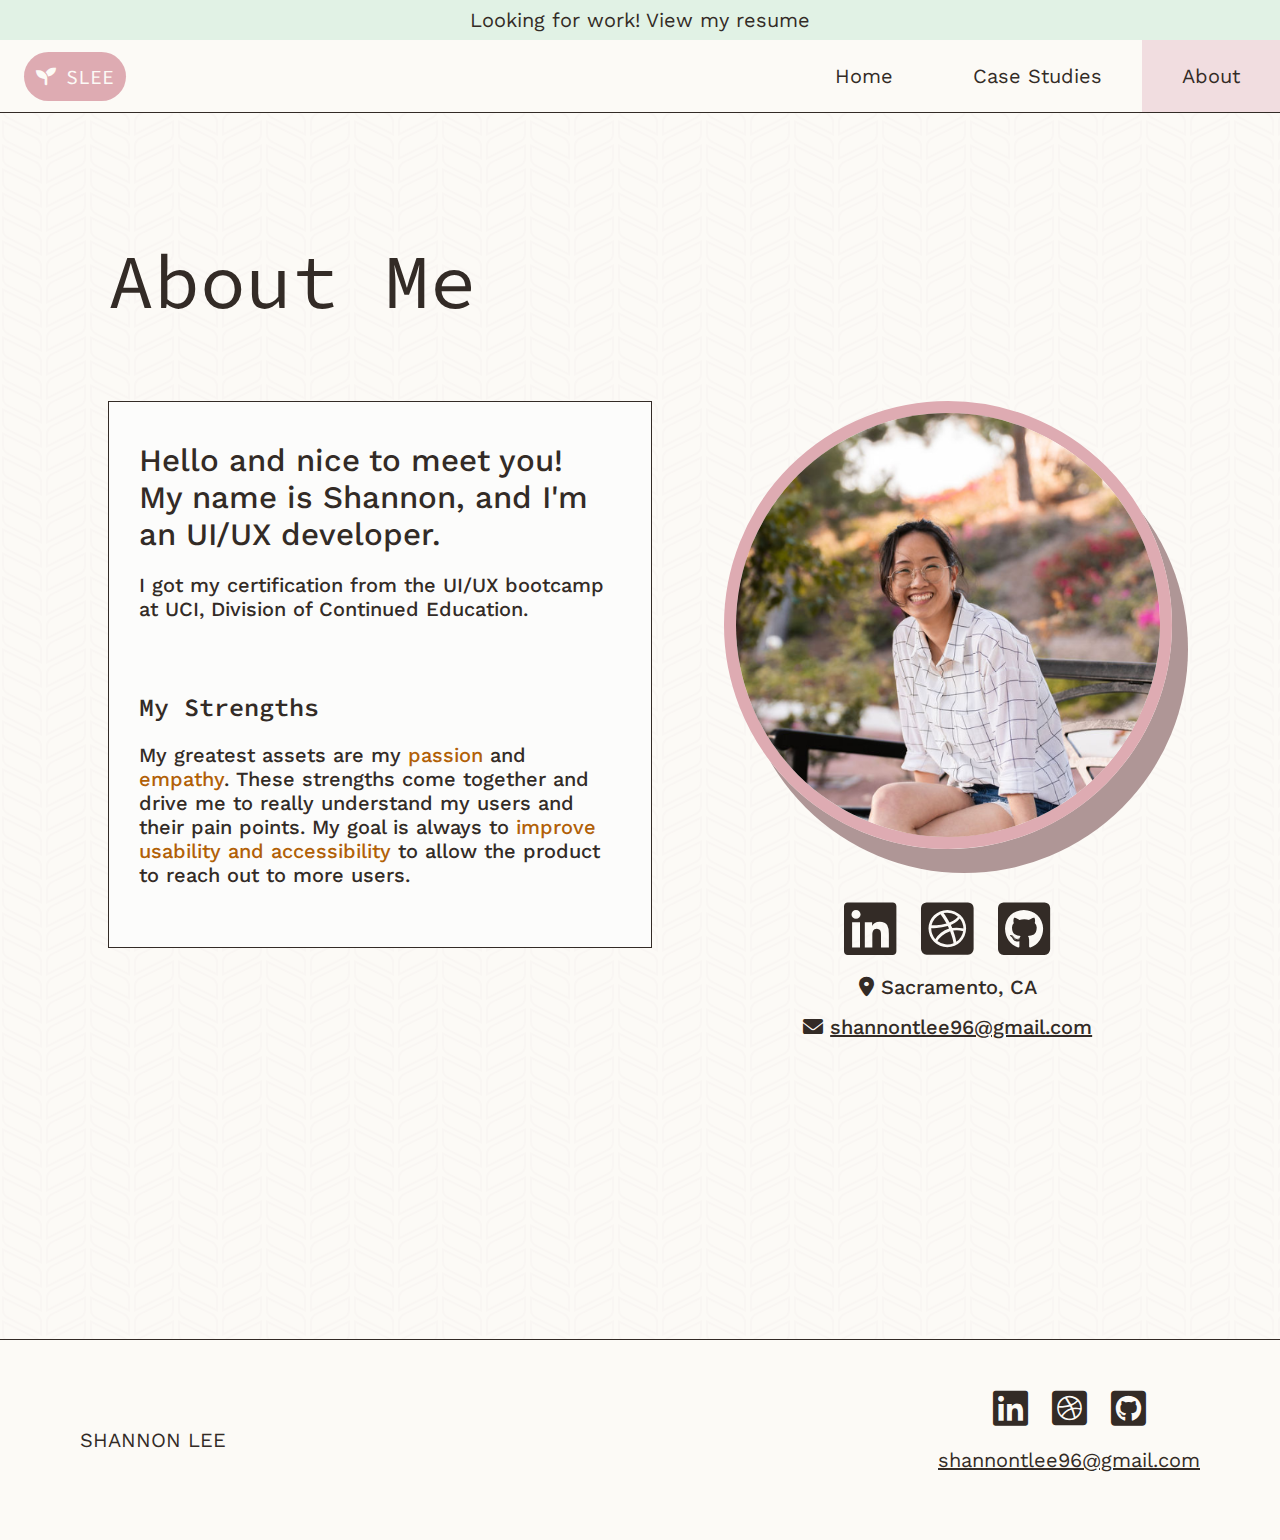
==== about.html @ 07a57e97 "home: background + responsive" ====
<!DOCTYPE html>
<html lang="en">
  <head>
    <meta charset="UTF-8" />
    <meta http-equiv="X-UA-Compatible" content="IE=edge" />
    <meta name="viewport" content="width=device-width, initial-scale=1.0" />
    <title>Shannon Lee | UI/UX Developer</title>
    <link rel="preconnect" href="https://fonts.googleapis.com" />
    <link rel="preconnect" href="https://fonts.gstatic.com" crossorigin />
    <link
      href="https://fonts.googleapis.com/css2?family=Source+Code+Pro:wght@300;400&display=swap"
      rel="stylesheet"
    />
    <link
      href="https://fonts.googleapis.com/css2?family=Work+Sans:wght@400;500;600;700&display=swap"
      rel="stylesheet"
    />
    <link
      href="https://cdnjs.cloudflare.com/ajax/libs/font-awesome/6.0.0/css/all.min.css"
      rel="stylesheet"
    />
    <link href="https://cdnjs.cloudflare.com/ajax/libs/font-awesome/6.0.0/css/all.min.css" rel="stylesheet">
    <link href="style/main.css" rel="stylesheet" />
    <script src="jquery-3.6.0.dev.js"></script>
    <script src="jquery.js"></script>
  </head>

  <body>
    <div class="banner">Looking for work! <a href="">View my resume</a></div>
    <header class="primary-navigation">
      <div class="row justify-space-between">
        <a href="./index.html" class="logo"><span aria-hidden="true" class="fa-solid fa-seedling"></span>&ensp;SLEE</a>
        <a
          href="#menu"
          class="align-self-center menu-toggle"
          id="menu-toggle"
          aria-label="Open the menu"
        >
          <span aria-hidden="true" class="fa-solid fa-bars fa-2x"> </span>
        </a>
      </div>
      <nav id="primary-nav-list" class="primary-nav-list">
        <ul>
          <li><a href="./index.html"> Home</a></li>
          <li><a href=""> Case Studies</a></li>
          <li class="active"><a href="./about.html"> About</a></li>
        </ul>
      </nav>
    </header>
    <div class="container">
      <article class="content g-75">
        <section class="header-info pt-120">
          <h1>About Me</h1>
        </section>
        <div class="g-75 pt-75 about">
          <section class="about-left column g-50 align-self-start">
            <div>
              <h2>
                Hello and nice to meet you!
                <br>My name is Shannon, and I'm an UI/UX developer.
              </h2>
              <p>
                I got my certification from the UI/UX bootcamp at UCI, Division of Continued
                Education.
              </p>
            </div>
            <div>
              <h2 class="sub-h2">My Strengths</h2>
              <p>
                My greatest assets are my
                <span class="accent-text">passion</span> and
                <span class="accent-text">empathy</span>. These strengths
                come together and drive me to really understand my users and
                their pain points. My goal is always to
                <span class="accent-text">
                improve usability and accessibility</span>
                to allow the product to reach out to more users.
              </p>
            </div>
          </section>
          <section class="column g-50">
            <img src="assets/me.png" alt="A photo of me, Shannon Lee" class="about-img lg-shadow-hard">
            <div class="column align-items-center g-16">
              <div class="row g-25">
                <a href=""><span aria-hidden="true" class="fa-brands fa-linkedin fa-3x"></span></a>
                <a href=""><span aria-hidden="true" class="fa-brands fa-dribbble-square fa-3x"></span></a>
                <a href=""><span aria-hidden="true" class="fa-brands fa-github-square fa-3x"></span></a>
              </div>
              <p class="m-0"><span aria-hidden="true" class="fa-solid fa-location-dot"></span> Sacramento, CA</p>
              <a href=""><p class="m-0"><span aria-hidden="true" class="fa-solid fa-envelope"></span> <u>shannontlee96@gmail.com</u></p></a>
            </div>
          </section>
        </div>
        <section class="pt-120">
        </section>
      </article>
    </div>
    <footer class="mt-180">
      <div class="">SHANNON LEE</div>
      <div class="column align-items-center">
        <div class="row g-25">
          <a href="">
            <span aria-hidden="true" class="fa-brands fa-linkedin fa-2x">
            </span>
          </a>
          <a href="">
            <span
              aria-hidden="true"
              class="fa-brands fa-dribbble-square fa-2x">
            </span>
          </a>
          <a href="">
            <span
              aria-hidden="true"
              class="fa-brands fa-github-square fa-2x">
            </span>
          </a>
        </div>
        <p><u>shannontlee96@gmail.com</u></p>
      </div>
    </footer>
  </body>
</html>
---- style/main.css ----
.pt-150 {
  padding-top: 9.3rem;
}

.pt-120 {
  padding-top: 7.5rem;
}

.pt-75 {
  padding-top: 4.5rem;
}

.g-150 {
  gap: 9.3rem;
}

.p-50 {
  padding: 3rem;
}

.g-75 {
  gap: 4.5rem;
}

.g-50 {
  gap: 3.125rem;
}

.g-25 {
  gap: 1.5rem;
}

.g-16 {
  gap: 1rem;
}

.m-0 {
  margin: 0;
}

.mt-150 {
  margin-top: 9.3rem;
}

.mt-180 {
  margin-top: 11.25rem;
}

.row {
  display: flex;
  flex-direction: row;
}

.column {
  display: flex;
  flex-direction: column;
}

.justify-space-between {
  justify-content: space-between;
}

.align-items-center {
  align-items: center;
}

.align-self-start {
  align-self: flex-start;
}

.align-self-center {
  align-self: center;
}

.background {
  position: fixed;
  top: 50%;
  left: 50%;
  min-width: 100%;
  min-height: 100%;
  width: auto;
  height: auto;
  z-index: -100;
  transform: translateX(-50%) translateY(-50%);
  background-size: cover;
  transition: 1s opacity;
  display: grid;
  grid-template-columns: 1fr 1fr;
  grid-template-rows: 1fr 1fr 1fr 1fr;
}
.background .blob {
  min-width: 100vw;
  position: absolute;
}
.background .line {
  position: absolute;
  min-width: 100vw;
  min-height: 100vh;
  z-index: 0;
}

.background-line {
  position: absolute;
  min-width: 100vw;
  top: 0;
  left: 0;
  z-index: -90;
  background-image: url("/assets/home-sm.svg");
  background-size: 100%;
}

.blob1 {
  grid-column-start: 2;
  grid-row-start: 1;
  z-index: -1;
}

.blob2 {
  grid-column-start: 1;
  grid-row-start: 2;
  z-index: -2;
}

.blob3 {
  grid-column-start: 2;
  grid-row-start: 3;
  z-index: -3;
}

.blob4 {
  grid-column-start: 1;
  grid-row-start: 4;
  z-index: -4;
}

.card-small {
  background-color: #FCFCFB;
  position: relative;
  display: flex;
  flex-direction: column;
  align-items: top;
  gap: 1rem;
  padding-bottom: 1rem;
  box-shadow: rgba(0, 0, 0, 0.12) 0px 1px 3px, rgba(0, 0, 0, 0.24) 0px 1px 2px;
}
.card-small img {
  width: 100%;
  height: 10rem;
  -o-object-fit: cover;
     object-fit: cover;
}
.card-small a {
  color: #B16007;
}
.card-small .cta-link {
  align-self: end;
  padding-right: 1rem;
}
.card-small .card-small-contents {
  padding: 1rem 2rem;
}

.logo {
  background-color: #DEABB2;
  border-radius: 2rem;
  padding: 0.6em;
  font-family: "Source Code Pro";
  text-decoration: none;
  color: #FCFAF6;
}

.banner {
  background-color: #E1F2E5;
  color: #332B26;
  padding: 0.5rem;
  text-align: center;
}

html {
  box-sizing: border-box;
  background-color: #FCFAF6;
  background-image: url("data:image/svg+xml,%3Csvg xmlns='http://www.w3.org/2000/svg' width='88' height='24' viewBox='0 0 88 24'%3E%3Cg fill-rule='evenodd'%3E%3Cg id='autumn' fill='%23f4efee' fill-opacity='0.4'%3E%3Cpath d='M10 0l30 15 2 1V2.18A10 10 0 0 0 41.76 0H39.7a8 8 0 0 1 .3 2.18v10.58L14.47 0H10zm31.76 24a10 10 0 0 0-5.29-6.76L4 1 2 0v13.82a10 10 0 0 0 5.53 8.94L10 24h4.47l-6.05-3.02A8 8 0 0 1 4 13.82V3.24l31.58 15.78A8 8 0 0 1 39.7 24h2.06zM78 24l2.47-1.24A10 10 0 0 0 86 13.82V0l-2 1-32.47 16.24A10 10 0 0 0 46.24 24h2.06a8 8 0 0 1 4.12-4.98L84 3.24v10.58a8 8 0 0 1-4.42 7.16L73.53 24H78zm0-24L48 15l-2 1V2.18A10 10 0 0 1 46.24 0h2.06a8 8 0 0 0-.3 2.18v10.58L73.53 0H78z'/%3E%3C/g%3E%3C/g%3E%3C/svg%3E");
}

*,
*::before,
*::after {
  box-sizing: inherit;
}

body {
  font-size: 1.25rem;
  margin: 0;
  font-family: "Work Sans";
  color: #332B26;
  gap: 9rem;
}

.container {
  display: grid;
  grid-template-columns: repeat(12, 1fr);
  grid-template-rows: auto;
  -moz-column-gap: 1.25rem;
       column-gap: 1.25rem;
}
.container .content {
  grid-column: 2/12;
}

a {
  color: #332B26;
  text-decoration: none;
}

section {
  align-self: center;
}

header {
  font-size: 1.25rem;
  border-bottom: 1px solid #332B26;
  display: flex;
  flex-direction: row;
  justify-content: space-between;
}
header a {
  align-self: flex-end;
}
header h1 {
  font-size: 1.953125rem;
}

.lg-shadow-hard {
  box-shadow: 16px 24px 0px #AF9696;
}

.primary-navigation {
  background-color: #FCFAF6;
  flex-direction: column;
}
.primary-navigation .logo {
  margin: 0 1.5rem;
  align-self: center;
}
.primary-navigation .menu-toggle {
  padding: 1rem 2.5rem;
}
.primary-navigation .primary-nav-list {
  display: none;
}
.primary-navigation nav {
  border-top: 1px solid #332B26;
}
.primary-navigation nav ul {
  list-style: none;
  margin: 0;
  padding: 0;
  display: flex;
  flex-direction: column;
  align-items: center;
}
.primary-navigation nav ul li {
  width: 100%;
}
.primary-navigation nav ul li:hover {
  background-color: #f4efee;
}
.primary-navigation nav ul li a {
  display: block;
  width: 100%;
  padding: 1.5rem 2.5rem;
}
.primary-navigation nav .active {
  background-color: #F1DDE0;
}
.primary-navigation nav .active:hover {
  background-color: #F1DDE0;
}

.header-info {
  font-family: "Source Code Pro";
  display: flex;
  flex-direction: column;
}
.header-info h1 {
  font-size: 4.768371582rem;
  font-weight: 400;
}
.header-info h2 {
  font-size: 1.5625rem;
  font-weight: 400;
}
.header-info p {
  font-size: 1.25rem;
}

.case-studies, .contact {
  display: flex;
  flex-direction: column;
  gap: 1.5rem;
}

.about {
  display: flex;
  flex-direction: column;
  justify-content: flex-start;
  align-items: center;
  font-weight: 500;
}

.about-left {
  background-color: #FCFCFB;
  border: 1px solid #332B26;
  padding: 2.5rem 1.875rem;
}
.about-left h2 {
  font-size: 1.953125rem;
  margin: 0;
  font-weight: 500;
}
.about-left .sub-h2 {
  font-size: 1.5625rem;
  font-family: "Source Code Pro";
  font-weighT: 600;
}

.about-img {
  border: 0.75rem solid #DEABB2;
  border-radius: 75vw;
  max-width: 75vw;
  height: auto;
  -o-object-fit: cover;
     object-fit: cover;
  aspect-ratio: 1/1;
}

footer {
  border-top: 1px solid #332B26;
  display: flex;
  flex-direction: column;
  justify-content: space-between;
  align-items: center;
  gap: 3rem;
  background-color: #FCFAF6;
  padding: 3rem 5rem;
}

.accent-underline {
  border-bottom: 0.4rem solid #F9CA83;
}

.accent-text {
  color: #B16007;
}

.hide {
  display: none !important;
}

h1 {
  margin: 0;
}

@media screen and (min-width: 768px) {
  .primary-navigation {
    flex-direction: row;
  }
  .primary-navigation .menu-toggle {
    display: none;
  }
  .primary-navigation .primary-nav-list {
    display: block !important;
  }
  .primary-navigation nav {
    border: none;
  }
  .primary-navigation nav ul {
    flex-direction: row;
  }
  .primary-navigation nav ul li {
    width: auto;
  }

  footer {
    flex-direction: row;
  }

  .background-line {
    background-image: url("/assets/home-md.svg");
  }
}
@media screen and (min-width: 992px) {
  .card-small {
    flex-direction: row;
    gap: 3rem;
    padding: 2rem 2rem;
  }
  .card-small img {
    box-shadow: rgba(0, 0, 0, 0.25) 2px 4px 4px;
    width: 10rem;
    height: 10rem;
    border-radius: 10rem;
  }
  .card-small .cta-link {
    position: absolute;
    bottom: 1rem;
    right: 1rem;
  }
  .card-small .card-small-contents {
    padding: 0;
  }
}
@media screen and (min-width: 1050px) {
  .background-line {
    background-image: url("/assets/home-lg.svg");
  }
}
@media screen and (min-width: 1280px) {
  .about {
    flex-direction: row;
    align-items: flex-start;
  }

  .about-img {
    border-radius: 28rem;
    max-width: 28rem;
    height: auto;
  }

  .background .blob {
    min-width: 80vw;
  }
}/*# sourceMappingURL=main.css.map */
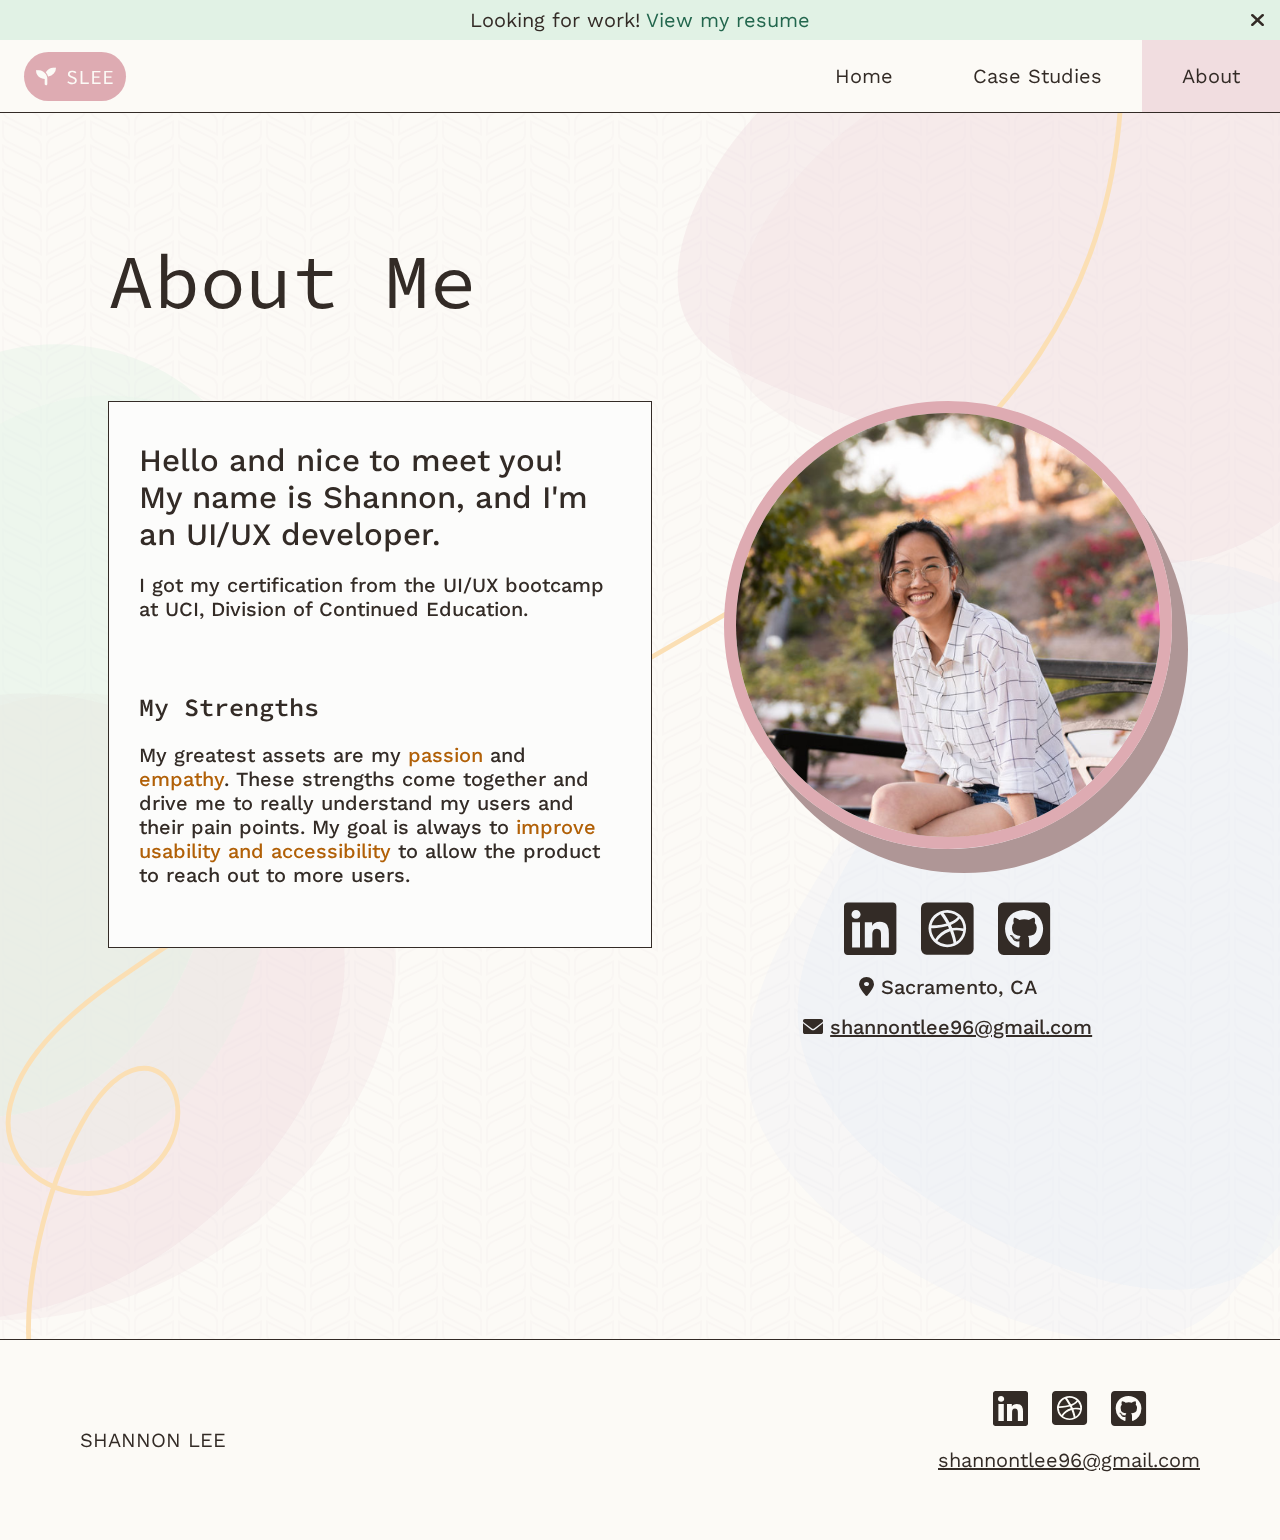
==== commit ddd4063c: "clean up and hover animations" ====
--- a/about.html
+++ b/about.html
@@ -4,7 +4,7 @@
     <meta charset="UTF-8" />
     <meta http-equiv="X-UA-Compatible" content="IE=edge" />
     <meta name="viewport" content="width=device-width, initial-scale=1.0" />
-    <title>Shannon Lee | UI/UX Developer</title>
+    <title>Shannon Lee | About Me</title>
     <link rel="preconnect" href="https://fonts.googleapis.com" />
     <link rel="preconnect" href="https://fonts.gstatic.com" crossorigin />
     <link
@@ -19,17 +19,29 @@
       href="https://cdnjs.cloudflare.com/ajax/libs/font-awesome/6.0.0/css/all.min.css"
       rel="stylesheet"
     />
-    <link href="https://cdnjs.cloudflare.com/ajax/libs/font-awesome/6.0.0/css/all.min.css" rel="stylesheet">
     <link href="style/main.css" rel="stylesheet" />
     <script src="jquery-3.6.0.dev.js"></script>
     <script src="jquery.js"></script>
   </head>
 
   <body>
-    <div class="banner">Looking for work! <a href="">View my resume</a></div>
+    <!-- header -->
+    <div class="banner hide">
+      Looking for work!
+      <a href="/assets/resume.pdf" target="_blank" rel="noopener noreferrer">
+        View my resume
+      </a>
+      <a class="close" id="bannerXMark">
+        <span aria-hidden="true" class="fa-solid fa-xmark">
+        </span></a>
+    </div>
+    <!-- primary navigation -->
     <header class="primary-navigation">
       <div class="row justify-space-between">
-        <a href="./index.html" class="logo"><span aria-hidden="true" class="fa-solid fa-seedling"></span>&ensp;SLEE</a>
+        <a href="./index.html" class="logo"
+          ><span aria-hidden="true" class="fa-solid fa-seedling"></span
+          >&ensp;SLEE</a
+        >
         <a
           href="#menu"
           class="align-self-center menu-toggle"
@@ -42,26 +54,28 @@
       <nav id="primary-nav-list" class="primary-nav-list">
         <ul>
           <li><a href="./index.html"> Home</a></li>
-          <li><a href=""> Case Studies</a></li>
+          <li><a href="./case-studies.html"> Case Studies</a></li>
           <li class="active"><a href="./about.html"> About</a></li>
         </ul>
       </nav>
     </header>
-    <div class="container">
+    <!-- main content -->
+    <div class="container" id="main-content">
       <article class="content g-75">
         <section class="header-info pt-120">
           <h1>About Me</h1>
         </section>
+        <!-- left section -->
         <div class="g-75 pt-75 about">
           <section class="about-left column g-50 align-self-start">
             <div>
               <h2>
                 Hello and nice to meet you!
-                <br>My name is Shannon, and I'm an UI/UX developer.
+                <br />My name is Shannon, and I'm an UI/UX developer.
               </h2>
               <p>
-                I got my certification from the UI/UX bootcamp at UCI, Division of Continued
-                Education.
+                I got my certification from the UI/UX bootcamp at UCI, Division
+                of Continued Education.
               </p>
             </div>
             <div>
@@ -69,55 +83,168 @@
               <p>
                 My greatest assets are my
                 <span class="accent-text">passion</span> and
-                <span class="accent-text">empathy</span>. These strengths
-                come together and drive me to really understand my users and
-                their pain points. My goal is always to
+                <span class="accent-text">empathy</span>. These strengths come
+                together and drive me to really understand my users and their
+                pain points. My goal is always to
                 <span class="accent-text">
-                improve usability and accessibility</span>
+                  improve usability and accessibility</span
+                >
                 to allow the product to reach out to more users.
               </p>
             </div>
           </section>
+
+          <!-- right section -->
           <section class="column g-50">
-            <img src="assets/me.png" alt="A photo of me, Shannon Lee" class="about-img lg-shadow-hard">
+            <img
+              src="assets/me.png"
+              alt="A photo of me, Shannon Lee"
+              class="about-img lg-shadow-hard"
+            />
             <div class="column align-items-center g-16">
               <div class="row g-25">
-                <a href=""><span aria-hidden="true" class="fa-brands fa-linkedin fa-3x"></span></a>
-                <a href=""><span aria-hidden="true" class="fa-brands fa-dribbble-square fa-3x"></span></a>
-                <a href=""><span aria-hidden="true" class="fa-brands fa-github-square fa-3x"></span></a>
+                <a href="https://www.linkedin.com/in/shannon-lee-9108a3105/" 
+                target="_blank" rel="noopener noreferrer"
+                  ><span
+                    aria-hidden="true"
+                    class="fa-brands fa-linkedin fa-3x"
+                  ></span>
+                </a>
+                <a href="https://dribbble.com/Shannonigans" 
+                target="_blank" rel="noopener noreferrer"
+                  ><span
+                    aria-hidden="true"
+                    class="fa-brands fa-dribbble-square fa-3x"
+                  ></span>
+                </a>
+                <a href="https://github.com/Leest1/" 
+                target="_blank" rel="noopener noreferrer"
+                  ><span
+                    aria-hidden="true"
+                    class="fa-brands fa-github-square fa-3x"
+                  ></span>
+                </a>
               </div>
-              <p class="m-0"><span aria-hidden="true" class="fa-solid fa-location-dot"></span> Sacramento, CA</p>
-              <a href=""><p class="m-0"><span aria-hidden="true" class="fa-solid fa-envelope"></span> <u>shannontlee96@gmail.com</u></p></a>
+              <p class="m-0">
+                <span
+                  aria-hidden="true"
+                  class="fa-solid fa-location-dot"
+                ></span>
+                Sacramento, CA
+              </p>
+              <a href="mailto: shannontlee96@gmail.com"
+                ><p class="m-0">
+                  <span aria-hidden="true" class="fa-solid fa-envelope"></span>
+                  <u>shannontlee96@gmail.com</u>
+                </p>
+              </a>
             </div>
           </section>
         </div>
-        <section class="pt-120">
-        </section>
+        <section class="pt-120"></section>
       </article>
     </div>
+    <!-- footer -->
     <footer class="mt-180">
       <div class="">SHANNON LEE</div>
       <div class="column align-items-center">
         <div class="row g-25">
-          <a href="">
-            <span aria-hidden="true" class="fa-brands fa-linkedin fa-2x">
-            </span>
-          </a>
-          <a href="">
-            <span
-              aria-hidden="true"
-              class="fa-brands fa-dribbble-square fa-2x">
-            </span>
-          </a>
-          <a href="">
-            <span
-              aria-hidden="true"
-              class="fa-brands fa-github-square fa-2x">
-            </span>
-          </a>
+          <a href="https://www.linkedin.com/in/shannon-lee-9108a3105/" 
+            target="_blank" rel="noopener noreferrer"
+              ><span
+                aria-hidden="true"
+                class="fa-brands fa-linkedin fa-2x"
+              ></span
+          ></a>
+          <a href="https://dribbble.com/Shannonigans" 
+            target="_blank" rel="noopener noreferrer"
+              ><span
+                aria-hidden="true"
+                class="fa-brands fa-dribbble-square fa-2x"
+              ></span
+          ></a>
+          <a href="https://github.com/Leest1/" 
+            target="_blank" rel="noopener noreferrer"
+              ><span
+                aria-hidden="true"
+                class="fa-brands fa-github-square fa-2x"
+              ></span
+          ></a>
         </div>
-        <p><u>shannontlee96@gmail.com</u></p>
+        <p><a href="mailto: shannontlee96@gmail.com">
+          <u>shannontlee96@gmail.com</u>
+        </a></p>
       </div>
     </footer>
   </body>
+
+  <!-- svg background fixed (blobs) -->
+  <div class="background">
+    <div class="blob blob1">
+      <svg viewBox="0 0 200 300" xmlns="http://www.w3.org/2000/svg">
+        <path
+          fill="#F1DDE0"
+          opacity="0.4"
+          transform="translate(90 40)"
+          d="M33.8,-52.9C42.5,-40.2,47.4,-28.6,50.6,-16.9C53.8,-5.1,55.4,6.7,54.3,20C53.2,33.2,49.3,47.9,39.8,57.7C30.3,67.5,15.1,72.4,2.4,69.1C-10.4,65.8,-20.7,54.3,-36.5,46.5C-52.3,38.8,-73.6,34.8,-80.2,23.9C-86.9,12.9,-78.8,-5,-67.9,-17C-57,-28.9,-43.3,-34.9,-31.5,-46.6C-19.8,-58.4,-9.9,-75.9,1.3,-77.8C12.5,-79.6,25.1,-65.7,33.8,-52.9Z"
+        />
+        <path
+          fill="#F1DDE0"
+          opacity="0.25"
+          transform="translate(100 50)"
+          d="M33.8,-52.9C42.5,-40.2,47.4,-28.6,50.6,-16.9C53.8,-5.1,55.4,6.7,54.3,20C53.2,33.2,49.3,47.9,39.8,57.7C30.3,67.5,15.1,72.4,2.4,69.1C-10.4,65.8,-20.7,54.3,-36.5,46.5C-52.3,38.8,-73.6,34.8,-80.2,23.9C-86.9,12.9,-78.8,-5,-67.9,-17C-57,-28.9,-43.3,-34.9,-31.5,-46.6C-19.8,-58.4,-9.9,-75.9,1.3,-77.8C12.5,-79.6,25.1,-65.7,33.8,-52.9Z"
+        />
+      </svg>
+    </div>
+    <div class="blob blob2">
+      <svg viewBox="0 0 200 300" xmlns="http://www.w3.org/2000/svg">
+        <path
+          fill="#E1F2E5"
+          opacity="0.4"
+          transform="translate(0 100)"
+          d="M42.3,-62.8C51.3,-51.7,52.5,-34.6,51.5,-20.8C50.4,-6.9,46.9,3.6,44.4,15.3C41.8,27,40.1,39.9,32.8,51.5C25.6,63.2,12.8,73.5,-0.4,74.1C-13.7,74.7,-27.4,65.6,-40.4,55.9C-53.3,46.1,-65.6,35.7,-70.3,22.5C-74.9,9.4,-72,-6.5,-65.1,-19.1C-58.2,-31.7,-47.4,-41,-35.9,-51.2C-24.3,-61.5,-12.2,-72.7,2.3,-75.8C16.7,-78.9,33.4,-73.9,42.3,-62.8Z"
+        />
+        <path
+          fill="#E1F2E5"
+          opacity="0.25"
+          transform="translate(10 110)"
+          d="M42.3,-62.8C51.3,-51.7,52.5,-34.6,51.5,-20.8C50.4,-6.9,46.9,3.6,44.4,15.3C41.8,27,40.1,39.9,32.8,51.5C25.6,63.2,12.8,73.5,-0.4,74.1C-13.7,74.7,-27.4,65.6,-40.4,55.9C-53.3,46.1,-65.6,35.7,-70.3,22.5C-74.9,9.4,-72,-6.5,-65.1,-19.1C-58.2,-31.7,-47.4,-41,-35.9,-51.2C-24.3,-61.5,-12.2,-72.7,2.3,-75.8C16.7,-78.9,33.4,-73.9,42.3,-62.8Z"
+        />
+      </svg>
+    </div>
+    <div class="blob blob3">
+      <svg viewBox="0 0 200 300" xmlns="http://www.w3.org/2000/svg">
+        <path
+          fill="#E6EDF6"
+          opacity="0.4"
+          transform="translate(90 100)"
+          d="M58.7,-53.2C67.6,-35.7,60.4,-11.8,53.9,10.5C47.4,32.8,41.6,53.5,28.2,60.8C14.9,68.1,-6,62,-23.8,52.3C-41.6,42.7,-56.3,29.4,-58.8,14.5C-61.3,-0.4,-51.6,-16.9,-39.8,-35.1C-28,-53.3,-14,-73.1,5.5,-77.5C24.9,-81.9,49.8,-70.7,58.7,-53.2Z"
+        />
+        <path
+          fill="#E6EDF6"
+          opacity="0.25"
+          transform="translate(80 110)"
+          d="M58.7,-53.2C67.6,-35.7,60.4,-11.8,53.9,10.5C47.4,32.8,41.6,53.5,28.2,60.8C14.9,68.1,-6,62,-23.8,52.3C-41.6,42.7,-56.3,29.4,-58.8,14.5C-61.3,-0.4,-51.6,-16.9,-39.8,-35.1C-28,-53.3,-14,-73.1,5.5,-77.5C24.9,-81.9,49.8,-70.7,58.7,-53.2Z"
+        />
+      </svg>
+    </div>
+    <div class="blob blob4">
+      <svg viewBox="0 0 200 300" xmlns="http://www.w3.org/2000/svg">
+        <path
+          fill="#F1DDE0"
+          opacity="0.4"
+          transform="translate(0 70)"
+          d="M65.9,-24.7C72.4,-1.2,55.9,26.5,33.3,42C10.7,57.6,-18,60.9,-36,48.1C-54.1,35.3,-61.6,6.4,-53.8,-18.7C-46.1,-43.9,-23,-65.3,3.3,-66.4C29.6,-67.4,59.3,-48.2,65.9,-24.7Z"
+        />
+        <path
+          fill="#F1DDE0"
+          opacity="0.25"
+          transform="translate(10 70)"
+          d="M65.9,-24.7C72.4,-1.2,55.9,26.5,33.3,42C10.7,57.6,-18,60.9,-36,48.1C-54.1,35.3,-61.6,6.4,-53.8,-18.7C-46.1,-43.9,-23,-65.3,3.3,-66.4C29.6,-67.4,59.3,-48.2,65.9,-24.7Z"
+        />
+      </svg>
+    </div>
+  </div>
+  <!-- svg background not fixed (line) -->
+  <div class="background-line"></div>
 </html>
--- a/style/main.css
+++ b/style/main.css
@@ -70,6 +70,10 @@
 
 .align-self-center {
   align-self: center;
+}
+
+.align-self-end {
+  align-self: flex-end;
 }
 
 .background {
@@ -92,12 +96,6 @@
   min-width: 100vw;
   position: absolute;
 }
-.background .line {
-  position: absolute;
-  min-width: 100vw;
-  min-height: 100vh;
-  z-index: 0;
-}
 
 .background-line {
   position: absolute;
@@ -149,15 +147,21 @@
   -o-object-fit: cover;
      object-fit: cover;
 }
-.card-small a {
+.card-small .cta-link {
+  position: absolute;
+  bottom: 1rem;
+  right: 1rem;
   color: #B16007;
-}
-.card-small .cta-link {
-  align-self: end;
-  padding-right: 1rem;
+  text-transform: uppercase;
+}
+.card-small .cta-link:hover, .card-small .cta-link:focus {
+  font-weight: 600;
 }
 .card-small .card-small-contents {
-  padding: 1rem 2rem;
+  padding: 1rem 2rem 4rem 2rem;
+}
+.card-small P {
+  margin: 1rem 2rem;
 }
 
 .logo {
@@ -175,6 +179,34 @@
   padding: 0.5rem;
   text-align: center;
 }
+.banner a {
+  color: #22664d;
+}
+.banner .close {
+  color: #332B26;
+  position: absolute;
+  right: 1rem;
+  cursor: pointer;
+}
+
+.btn-default {
+  display: inline-block;
+  text-decoration: none;
+  text-transform: uppercase;
+  color: #332B26 !important;
+  background-color: #F9CA83;
+  padding: 10px 20px;
+  border: 3px solid #FDF2E1;
+  box-shadow: 2px 2px 4px rgba(0, 0, 0, 0.25), inset 0 0 0 0 #FDF2E1;
+  transition: box-shadow 700ms ease-out;
+}
+.btn-default:hover, .btn-default:focus {
+  font-weight: 400 !important;
+  box-shadow: 2px 2px 4px rgba(0, 0, 0, 0.25), inset 20rem 0 0 0 #FDF2E1;
+}
+.btn-default:active {
+  box-shadow: inset 2px 2px 4px rgba(0, 0, 0, 0.25), inset 20rem 0 0 0 #FDF2E1;
+}
 
 html {
   box-sizing: border-box;
@@ -210,6 +242,9 @@
 a {
   color: #332B26;
   text-decoration: none;
+}
+a:hover, a:focus {
+  font-weight: 500;
 }
 
 section {
@@ -354,7 +389,7 @@
 }
 
 .hide {
-  display: none !important;
+  display: none;
 }
 
 h1 {
@@ -392,14 +427,13 @@
 @media screen and (min-width: 992px) {
   .card-small {
     flex-direction: row;
-    gap: 3rem;
+    gap: 1rem;
     padding: 2rem 2rem;
   }
   .card-small img {
     box-shadow: rgba(0, 0, 0, 0.25) 2px 4px 4px;
     width: 10rem;
     height: 10rem;
-    border-radius: 10rem;
   }
   .card-small .cta-link {
     position: absolute;
@@ -407,7 +441,7 @@
     right: 1rem;
   }
   .card-small .card-small-contents {
-    padding: 0;
+    padding: 0rem 2rem;
   }
 }
 @media screen and (min-width: 1050px) {
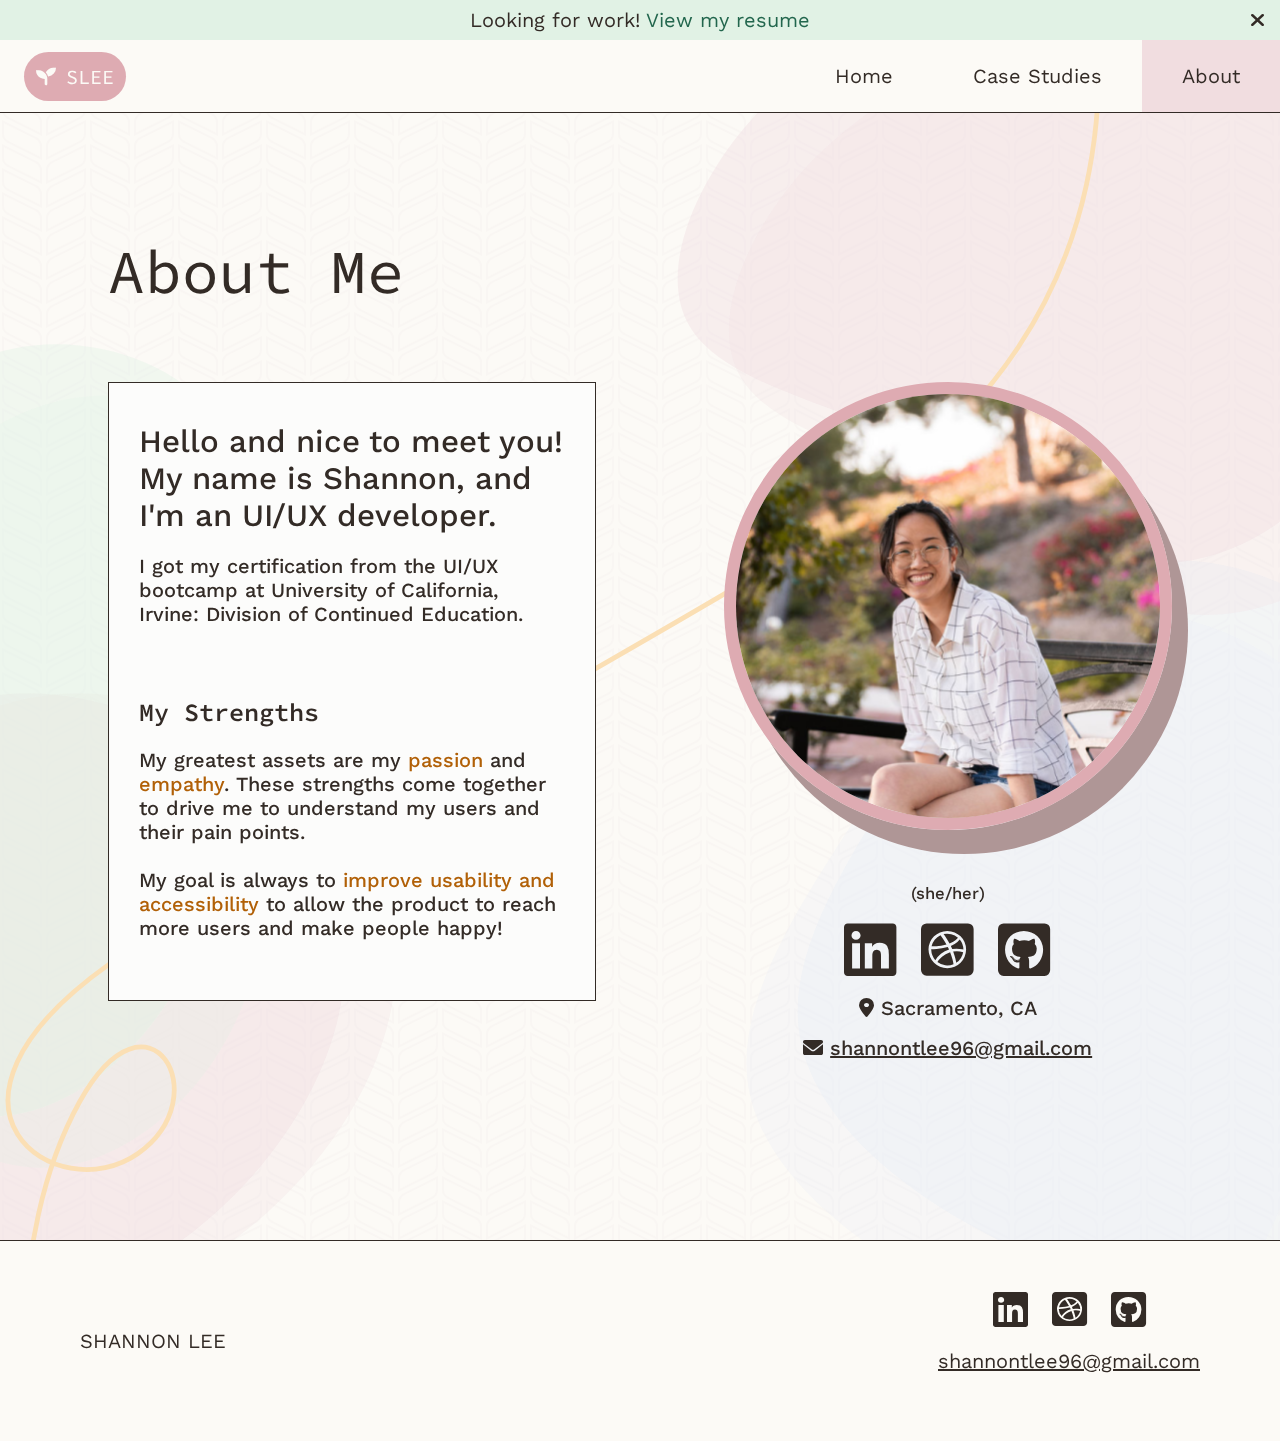
==== commit 8a202564: "case studies page and small fixes" ====
--- a/about.html
+++ b/about.html
@@ -63,7 +63,7 @@
     <div class="container" id="main-content">
       <article class="content g-75">
         <section class="header-info pt-120">
-          <h1>About Me</h1>
+          <h1 class="h1-2">About Me</h1>
         </section>
         <!-- left section -->
         <div class="g-75 pt-75 about">
@@ -74,7 +74,7 @@
                 <br />My name is Shannon, and I'm an UI/UX developer.
               </h2>
               <p>
-                I got my certification from the UI/UX bootcamp at UCI, Division
+                I got my certification from the UI/UX bootcamp at University of California, Irvine: Division
                 of Continued Education.
               </p>
             </div>
@@ -84,12 +84,14 @@
                 My greatest assets are my
                 <span class="accent-text">passion</span> and
                 <span class="accent-text">empathy</span>. These strengths come
-                together and drive me to really understand my users and their
-                pain points. My goal is always to
+                together to drive me to understand my users and their
+                pain points.
+                <br><br>
+                My goal is always to
                 <span class="accent-text">
                   improve usability and accessibility</span
                 >
-                to allow the product to reach out to more users.
+                to allow the product to reach more users and make people happy!
               </p>
             </div>
           </section>
@@ -102,6 +104,7 @@
               class="about-img lg-shadow-hard"
             />
             <div class="column align-items-center g-16">
+              <div><small>(she/her)</small></div>
               <div class="row g-25">
                 <a href="https://www.linkedin.com/in/shannon-lee-9108a3105/" 
                 target="_blank" rel="noopener noreferrer"
@@ -141,7 +144,6 @@
             </div>
           </section>
         </div>
-        <section class="pt-120"></section>
       </article>
     </div>
     <!-- footer -->
--- a/style/main.css
+++ b/style/main.css
@@ -74,6 +74,10 @@
 
 .align-self-end {
   align-self: flex-end;
+}
+
+.text-align-center {
+  text-align: center;
 }
 
 .background {
@@ -99,7 +103,7 @@
 
 .background-line {
   position: absolute;
-  min-width: 100vw;
+  min-width: 98vw;
   top: 0;
   left: 0;
   z-index: -90;
@@ -143,7 +147,7 @@
 }
 .card-small img {
   width: 100%;
-  height: 10rem;
+  height: 15rem;
   -o-object-fit: cover;
      object-fit: cover;
 }
@@ -162,6 +166,22 @@
 }
 .card-small P {
   margin: 1rem 2rem;
+}
+
+.card-large {
+  display: flex;
+  flex-direction: column;
+  box-shadow: rgba(0, 0, 0, 0.12) 0px 1px 3px, rgba(0, 0, 0, 0.24) 0px 1px 2px;
+}
+.card-large img {
+  min-width: 100%;
+  height: 20rem;
+  -o-object-fit: cover;
+     object-fit: cover;
+}
+.card-large .card-large-contents {
+  background-color: #FCFCFB;
+  padding: 2rem;
 }
 
 .logo {
@@ -208,10 +228,34 @@
   box-shadow: inset 2px 2px 4px rgba(0, 0, 0, 0.25), inset 20rem 0 0 0 #FDF2E1;
 }
 
+blockquote {
+  display: flex;
+  flex-direction: column;
+  gap: 1rem;
+}
+blockquote .quotationMarks {
+  font-size: 2.44140625rem;
+}
+blockquote .author {
+  font-size: 1.25rem;
+}
+
 html {
   box-sizing: border-box;
   background-color: #FCFAF6;
   background-image: url("data:image/svg+xml,%3Csvg xmlns='http://www.w3.org/2000/svg' width='88' height='24' viewBox='0 0 88 24'%3E%3Cg fill-rule='evenodd'%3E%3Cg id='autumn' fill='%23f4efee' fill-opacity='0.4'%3E%3Cpath d='M10 0l30 15 2 1V2.18A10 10 0 0 0 41.76 0H39.7a8 8 0 0 1 .3 2.18v10.58L14.47 0H10zm31.76 24a10 10 0 0 0-5.29-6.76L4 1 2 0v13.82a10 10 0 0 0 5.53 8.94L10 24h4.47l-6.05-3.02A8 8 0 0 1 4 13.82V3.24l31.58 15.78A8 8 0 0 1 39.7 24h2.06zM78 24l2.47-1.24A10 10 0 0 0 86 13.82V0l-2 1-32.47 16.24A10 10 0 0 0 46.24 24h2.06a8 8 0 0 1 4.12-4.98L84 3.24v10.58a8 8 0 0 1-4.42 7.16L73.53 24H78zm0-24L48 15l-2 1V2.18A10 10 0 0 1 46.24 0h2.06a8 8 0 0 0-.3 2.18v10.58L73.53 0H78z'/%3E%3C/g%3E%3C/g%3E%3C/svg%3E");
+}
+html ::-webkit-scrollbar {
+  width: 1rem;
+}
+html ::-webkit-scrollbar-track {
+  background: #FCFCFB;
+  border: 1px solid #E5E1E0;
+}
+html ::-webkit-scrollbar-thumb {
+  background: transparent;
+  box-shadow: inset 1rem 1rem 0px #d2d4d8;
+  border: 0.2rem solid transparent;
 }
 
 *,
@@ -321,6 +365,9 @@
   font-size: 4.768371582rem;
   font-weight: 400;
 }
+.header-info .h1-2 {
+  font-size: 3.8146972656rem;
+}
 .header-info h2 {
   font-size: 1.5625rem;
   font-weight: 400;
@@ -341,9 +388,11 @@
   justify-content: flex-start;
   align-items: center;
   font-weight: 500;
+  gap: 8rem;
 }
 
 .about-left {
+  order: 1;
   background-color: #FCFCFB;
   border: 1px solid #332B26;
   padding: 2.5rem 1.875rem;
@@ -396,6 +445,17 @@
   margin: 0;
 }
 
+.logo {
+  --fa-animation-duration: 1.5s;
+  --fa-animation-iteration-count: 1;
+}
+
+.fa-linkedin, .fa-dribbble-square, .fa-github-square {
+  --fa-animation-duration: 1.3s;
+  --fa-animation-iteration-count: 1;
+  --fa-bounce-rebound: 0;
+}
+
 @media screen and (min-width: 768px) {
   .primary-navigation {
     flex-direction: row;
@@ -432,8 +492,8 @@
   }
   .card-small img {
     box-shadow: rgba(0, 0, 0, 0.25) 2px 4px 4px;
-    width: 10rem;
-    height: 10rem;
+    width: 20rem;
+    height: 20rem;
   }
   .card-small .cta-link {
     position: absolute;
@@ -443,6 +503,25 @@
   .card-small .card-small-contents {
     padding: 0rem 2rem;
   }
+
+  .card-large {
+    display: flex;
+    flex-direction: row;
+    gap: 1rem;
+    box-shadow: none;
+  }
+  .card-large img {
+    min-width: 30rem;
+    min-height: 100%;
+    -o-object-fit: cover;
+       object-fit: cover;
+    box-shadow: rgba(0, 0, 0, 0.25) 2px 4px 4px;
+  }
+  .card-large .card-large-contents {
+    background-color: #FCFCFB;
+    padding: 2rem;
+    box-shadow: rgba(0, 0, 0, 0.25) 2px 4px 4px;
+  }
 }
 @media screen and (min-width: 1050px) {
   .background-line {
@@ -455,6 +534,10 @@
     align-items: flex-start;
   }
 
+  .about-left {
+    order: 0;
+  }
+
   .about-img {
     border-radius: 28rem;
     max-width: 28rem;
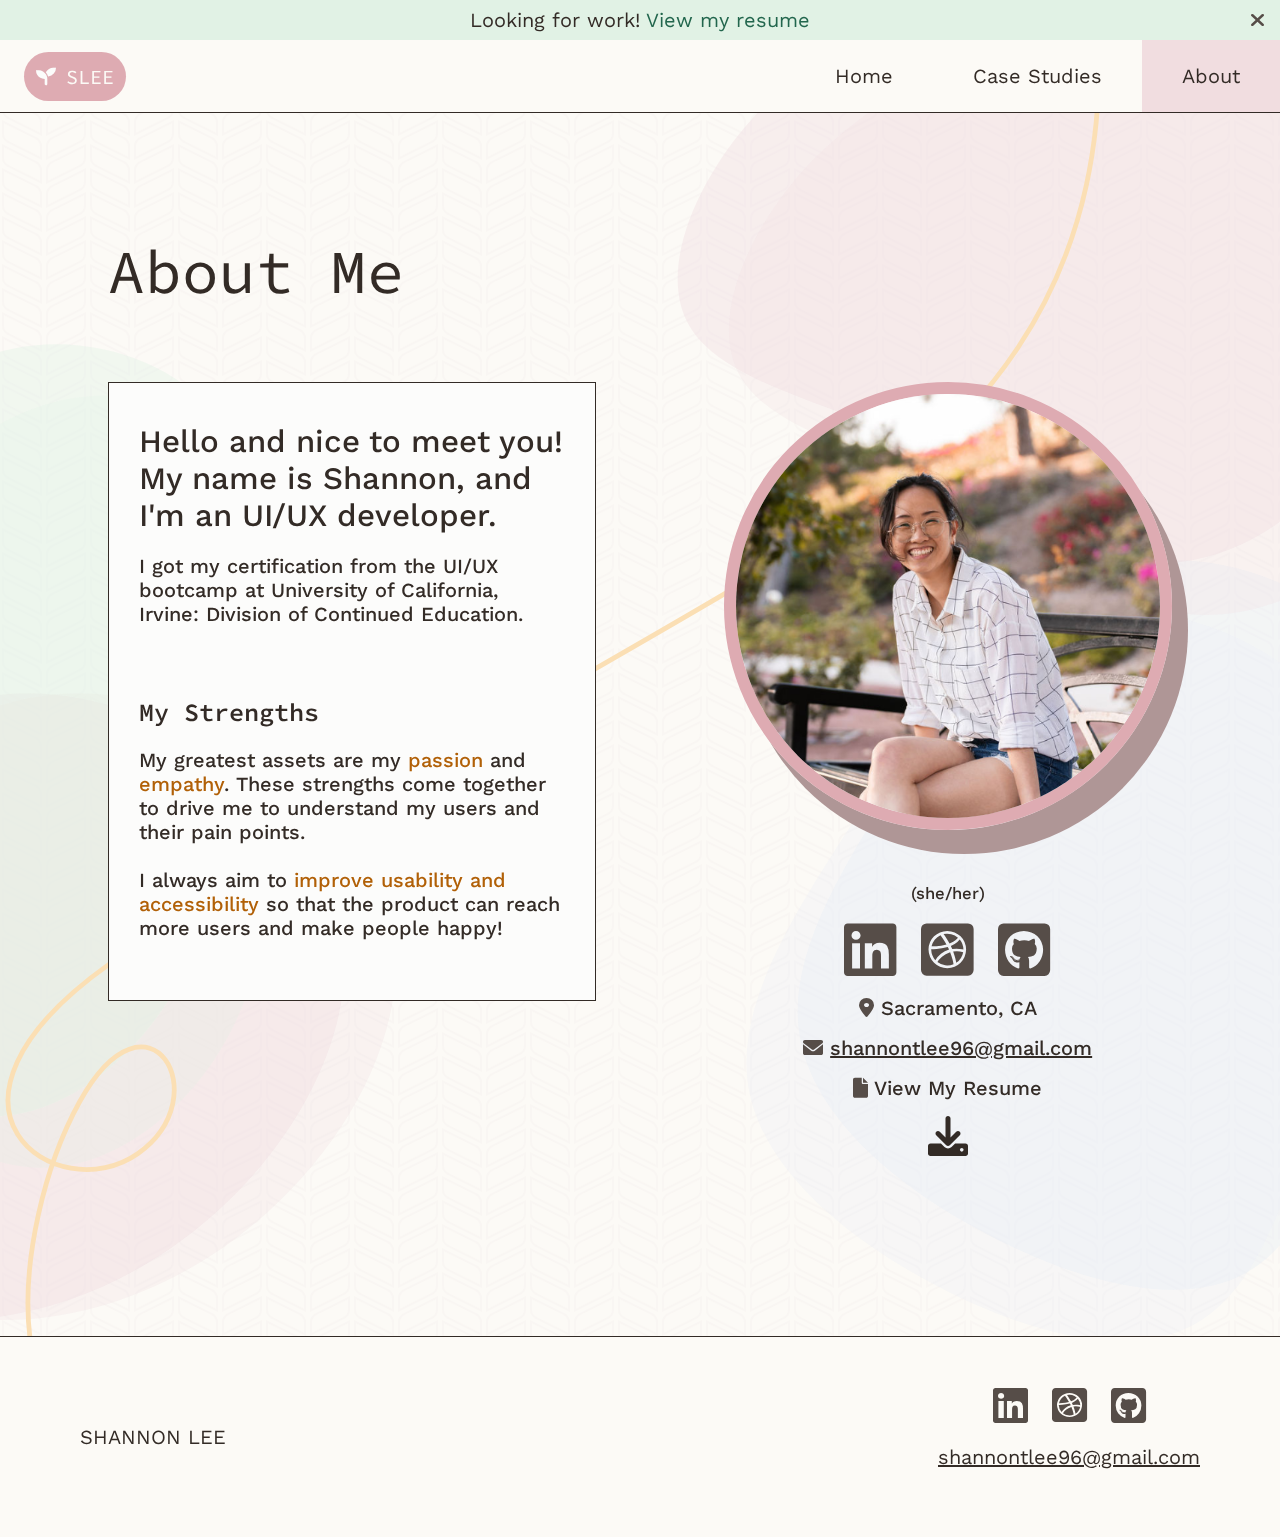
==== commit bdb56c6a: "pradohealth, profile picture animation, color iteration, copy + download feature" ====
--- a/about.html
+++ b/about.html
@@ -87,22 +87,25 @@
                 together to drive me to understand my users and their
                 pain points.
                 <br><br>
-                My goal is always to
+                I always aim to 
                 <span class="accent-text">
                   improve usability and accessibility</span
                 >
-                to allow the product to reach more users and make people happy!
+                so that the product can reach more users and make people happy!
               </p>
             </div>
           </section>
 
           <!-- right section -->
           <section class="column g-50">
+            <!-- <div class="me-container"> -->
             <img
-              src="assets/me.png"
+              src="assets/me-square.png"
               alt="A photo of me, Shannon Lee"
               class="about-img lg-shadow-hard"
+              id="about-img"
             />
+            <!-- </div> -->
             <div class="column align-items-center g-16">
               <div><small>(she/her)</small></div>
               <div class="row g-25">
@@ -141,6 +144,19 @@
                   <u>shannontlee96@gmail.com</u>
                 </p>
               </a>
+              <a href="/assets/resume.pdf" target="_blank" rel="noopener noreferrer"
+                ><p class="m-0">
+                  <span aria-hidden="true" class="fa-solid fa-file"></span>
+                  View My Resume
+                </p>
+              </a>
+              <div class="tooltip">
+                <a href="/assets/resume.pdf" download>
+                  <span aria-hidden="true" class="fa-solid fa-download fa-2x">
+                  </span>
+                  <span class="tooltiptext" id="myTooltip">Download Resume</span>
+                </a>
+              </div>
             </div>
           </section>
         </div>
@@ -175,7 +191,8 @@
         </div>
         <p><a href="mailto: shannontlee96@gmail.com">
           <u>shannontlee96@gmail.com</u>
-        </a></p>
+          </a>
+        </p>
       </div>
     </footer>
   </body>
--- a/style/main.css
+++ b/style/main.css
@@ -240,6 +240,45 @@
   font-size: 1.25rem;
 }
 
+.tooltip {
+  position: relative;
+  display: inline-block;
+}
+
+.tooltip .tooltiptext {
+  visibility: hidden;
+  width: 8rem;
+  background-color: rgba(51, 43, 38, 0.8);
+  color: #FCFCFB;
+  text-align: center;
+  border-radius: 6px;
+  padding: 5px;
+  position: absolute;
+  z-index: 1;
+  bottom: 150%;
+  left: 50%;
+  margin-left: -75px;
+  opacity: 0;
+  transition: opacity 0.3s;
+  font-weight: 300;
+}
+
+.tooltip .tooltiptext::after {
+  content: "";
+  position: absolute;
+  top: 100%;
+  left: 50%;
+  margin-left: -5px;
+  border-width: 5px;
+  border-style: solid;
+  border-color: rgba(51, 43, 38, 0.8) transparent transparent transparent;
+}
+
+.tooltip:hover .tooltiptext {
+  visibility: visible;
+  opacity: 1;
+}
+
 html {
   box-sizing: border-box;
   background-color: #FCFAF6;
@@ -456,6 +495,27 @@
   --fa-bounce-rebound: 0;
 }
 
+.fa-solid {
+  color: #564d48;
+}
+
+.fa-brands {
+  color: #564d48;
+}
+
+.fa-copy {
+  cursor: pointer;
+}
+
+.fa-download {
+  cursor: pointer;
+  color: #332B26;
+}
+
+.fa-seedling {
+  color: #FCFCFB;
+}
+
 @media screen and (min-width: 768px) {
   .primary-navigation {
     flex-direction: row;
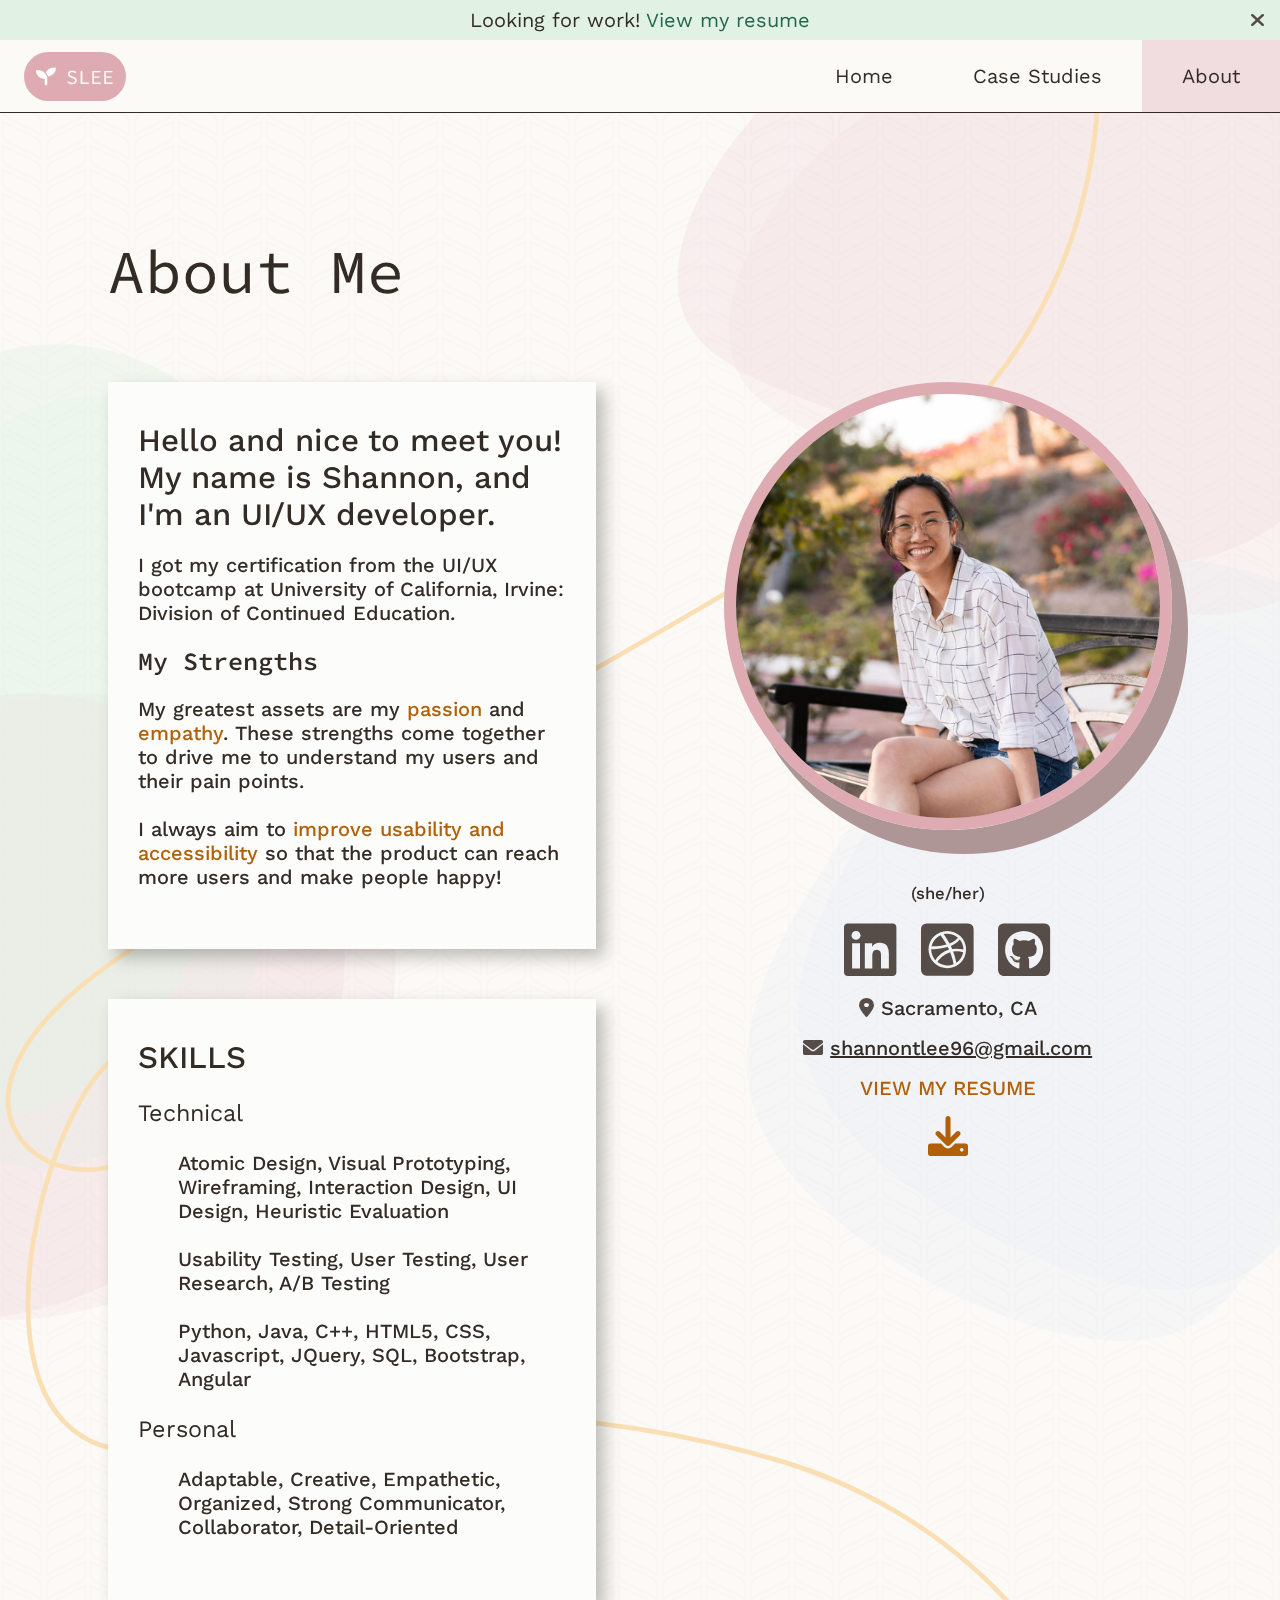
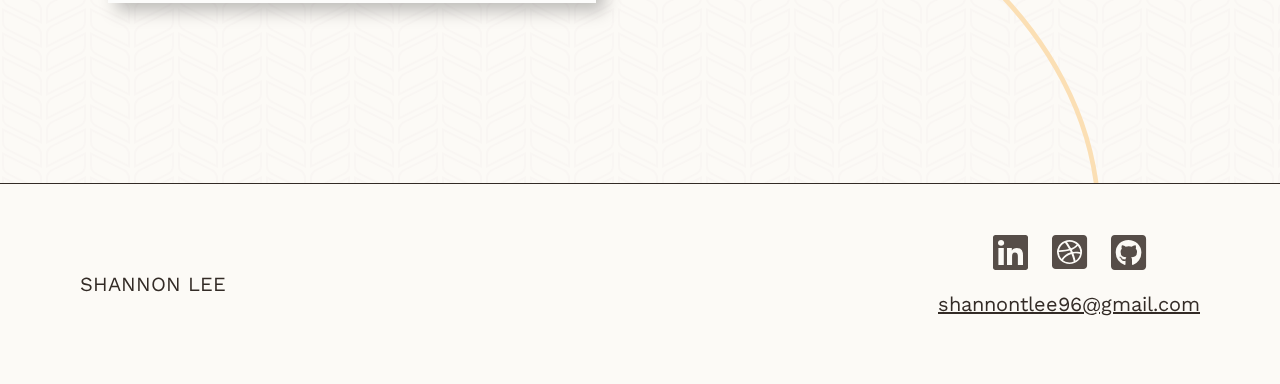
==== commit 9d6ed116: "MDES mockup, skills section" ====
--- a/about.html
+++ b/about.html
@@ -68,36 +68,65 @@
         <!-- left section -->
         <div class="g-75 pt-75 about">
           <section class="about-left column g-50 align-self-start">
-            <div>
+            <div class="sub-section">
+              <div>
+                <h2>
+                  Hello and nice to meet you!
+                  <br />My name is Shannon, and I'm an UI/UX developer.
+                </h2>
+                <p>
+                  I got my certification from the UI/UX bootcamp at University of California, Irvine: Division
+                  of Continued Education.
+                </p>
+              </div>
+              <div>
+                <h2 class="sub-h2">My Strengths</h2>
+                <p>
+                  My greatest assets are my
+                  <span class="accent-text">passion</span> and
+                  <span class="accent-text">empathy</span>. These strengths come
+                  together to drive me to understand my users and their
+                  pain points.
+                  <br><br>
+                  I always aim to 
+                  <span class="accent-text">
+                    improve usability and accessibility</span
+                  >
+                  so that the product can reach more users and make people happy!
+                </p>
+              </div>
+            </div>
+            <div class="sub-section">
               <h2>
-                Hello and nice to meet you!
-                <br />My name is Shannon, and I'm an UI/UX developer.
+                SKILLS
               </h2>
-              <p>
-                I got my certification from the UI/UX bootcamp at University of California, Irvine: Division
-                of Continued Education.
-              </p>
-            </div>
-            <div>
-              <h2 class="sub-h2">My Strengths</h2>
-              <p>
-                My greatest assets are my
-                <span class="accent-text">passion</span> and
-                <span class="accent-text">empathy</span>. These strengths come
-                together to drive me to understand my users and their
-                pain points.
-                <br><br>
-                I always aim to 
-                <span class="accent-text">
-                  improve usability and accessibility</span
-                >
-                so that the product can reach more users and make people happy!
-              </p>
+              <section>
+                <h3>Technical</h3>
+                <ul>
+                  <li>
+                    Atomic Design, Visual Prototyping, Wireframing, Interaction Design, UI Design, Heuristic Evaluation
+                  </li>
+                  <li>
+                    Usability Testing, User Testing, User Research, A/B Testing
+                  </li>
+                  <li>
+                    Python, Java, C++, HTML5, CSS, Javascript, JQuery, SQL, Bootstrap, Angular
+                  </li>
+                </ul>
+              </section>
+              <section>
+                <h3>Personal</h3>
+                <ul>
+                  <li>
+                    Adaptable, Creative, Empathetic, Organized, Strong Communicator, Collaborator, Detail-Oriented
+                  </li>
+                </ul>
+              </section>
             </div>
           </section>
 
           <!-- right section -->
-          <section class="column g-50">
+          <section class="about-right column g-50">
             <!-- <div class="me-container"> -->
             <img
               src="assets/me-square.png"
@@ -145,9 +174,8 @@
                 </p>
               </a>
               <a href="/assets/resume.pdf" target="_blank" rel="noopener noreferrer"
-                ><p class="m-0">
-                  <span aria-hidden="true" class="fa-solid fa-file"></span>
-                  View My Resume
+                ><p class="m-0 accent-text">
+                  VIEW MY RESUME
                 </p>
               </a>
               <div class="tooltip">
--- a/style/main.css
+++ b/style/main.css
@@ -174,7 +174,7 @@
   box-shadow: rgba(0, 0, 0, 0.12) 0px 1px 3px, rgba(0, 0, 0, 0.24) 0px 1px 2px;
 }
 .card-large img {
-  min-width: 100%;
+  width: 100%;
   height: 20rem;
   -o-object-fit: cover;
      object-fit: cover;
@@ -182,6 +182,9 @@
 .card-large .card-large-contents {
   background-color: #FCFCFB;
   padding: 2rem;
+}
+.card-large .card-large-contents .tools-used {
+  margin: 3rem 0rem;
 }
 
 .logo {
@@ -256,7 +259,7 @@
   position: absolute;
   z-index: 1;
   bottom: 150%;
-  left: 50%;
+  left: 70%;
   margin-left: -75px;
   opacity: 0;
   transition: opacity 0.3s;
@@ -432,19 +435,30 @@
 
 .about-left {
   order: 1;
+}
+.about-left .sub-section {
   background-color: #FCFCFB;
-  border: 1px solid #332B26;
+  box-shadow: 8px 8px 16px rgba(0, 0, 0, 0.25);
   padding: 2.5rem 1.875rem;
 }
-.about-left h2 {
+.about-left .sub-section h2 {
   font-size: 1.953125rem;
   margin: 0;
   font-weight: 500;
 }
-.about-left .sub-h2 {
+.about-left .sub-section .sub-h2 {
   font-size: 1.5625rem;
   font-family: "Source Code Pro";
   font-weighT: 600;
+}
+.about-left .sub-section h3 {
+  font-weight: 400;
+}
+.about-left .sub-section ul {
+  list-style: none;
+}
+.about-left .sub-section ul li {
+  margin: 1.5rem 0rem;
 }
 
 .about-img {
@@ -509,7 +523,7 @@
 
 .fa-download {
   cursor: pointer;
-  color: #332B26;
+  color: #B16007;
 }
 
 .fa-seedling {
@@ -571,8 +585,8 @@
     box-shadow: none;
   }
   .card-large img {
-    min-width: 30rem;
-    min-height: 100%;
+    width: 30rem;
+    height: 100%;
     -o-object-fit: cover;
        object-fit: cover;
     box-shadow: rgba(0, 0, 0, 0.25) 2px 4px 4px;
@@ -598,6 +612,10 @@
     order: 0;
   }
 
+  .about-right {
+    align-self: flex-start;
+  }
+
   .about-img {
     border-radius: 28rem;
     max-width: 28rem;
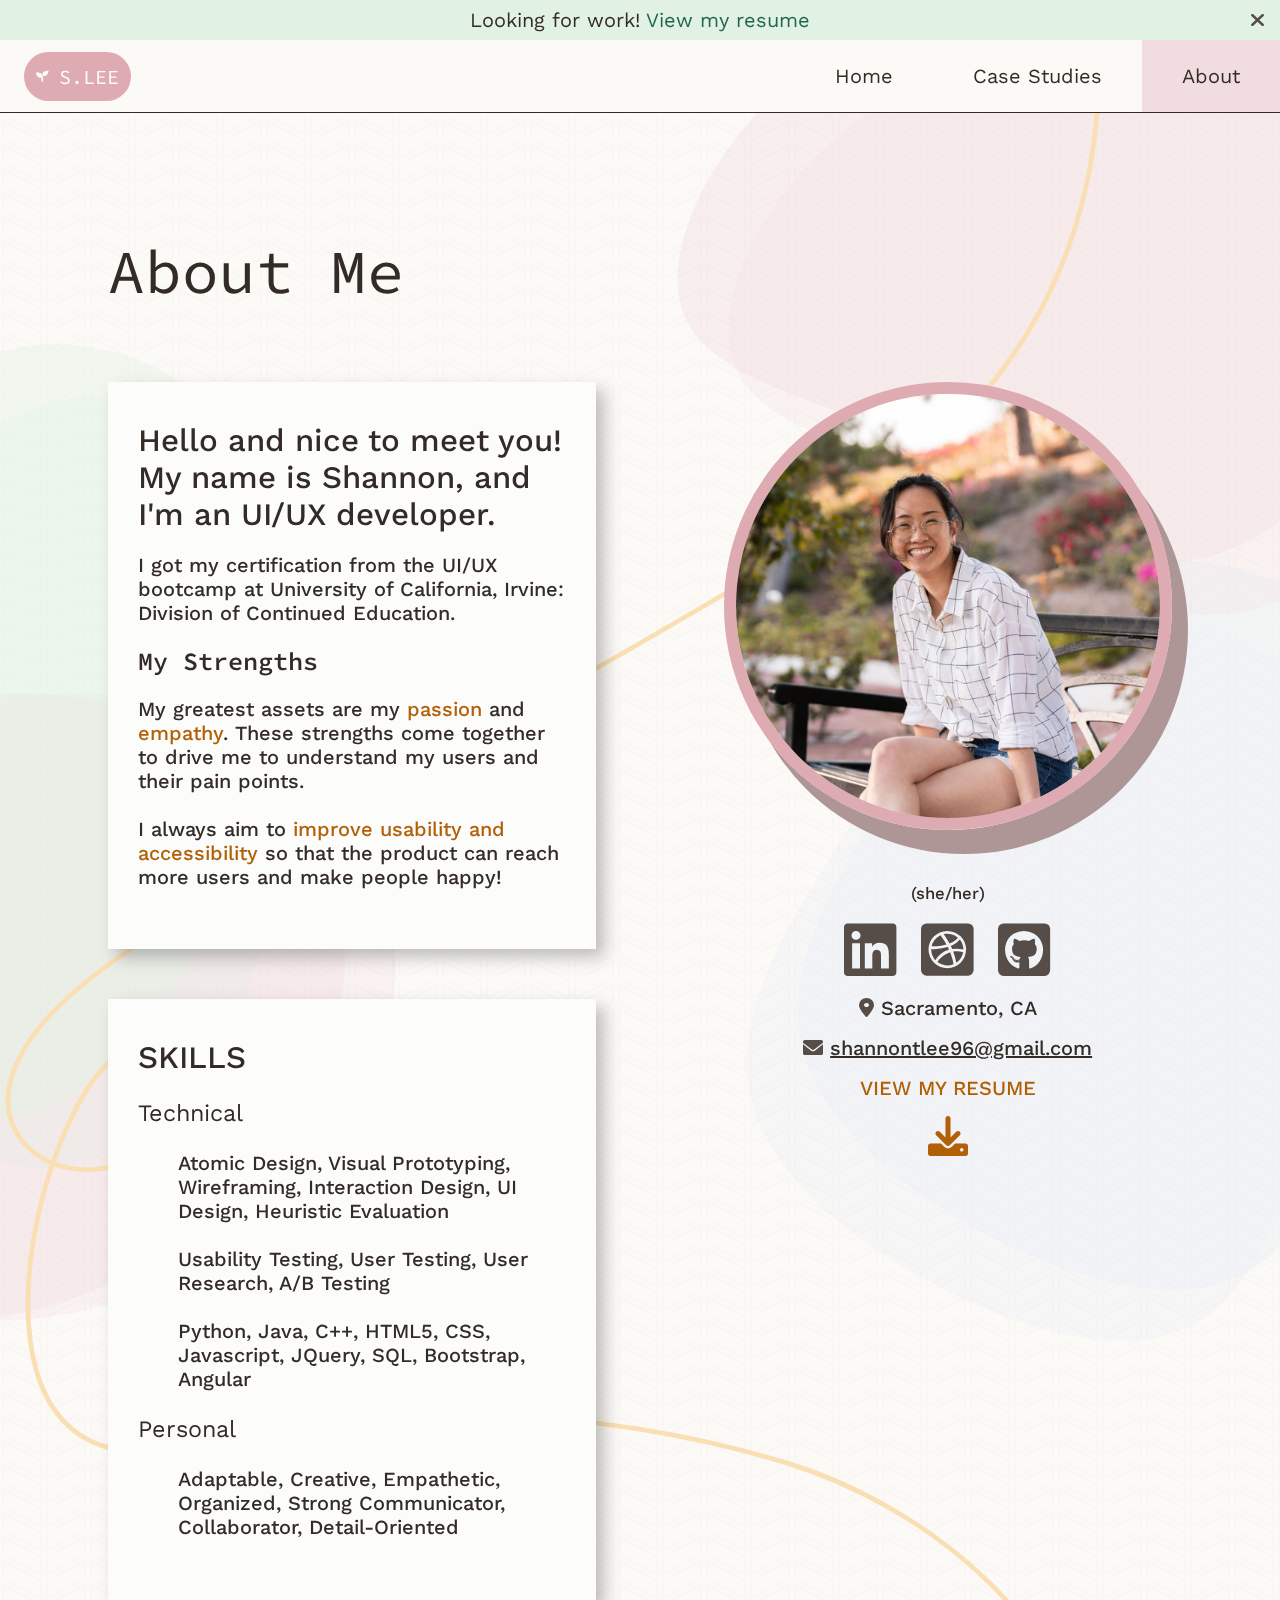
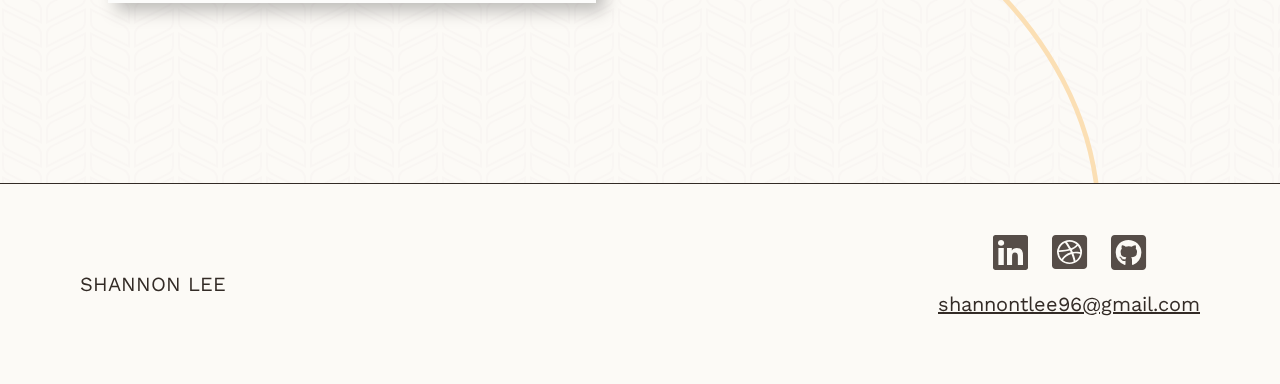
==== commit 73d40881: "move case studies button" ====
--- a/about.html
+++ b/about.html
@@ -22,26 +22,28 @@
     <link href="style/main.css" rel="stylesheet" />
     <script src="jquery-3.6.0.dev.js"></script>
     <script src="jquery.js"></script>
+    <script src="scripts/links.js"></script>
+    <script src="scripts/skills.js"></script>
   </head>
 
   <body>
     <!-- header -->
     <div class="banner hide">
       Looking for work!
-      <a href="/assets/resume.pdf" target="_blank" rel="noopener noreferrer">
+      <a class="resume" target="_blank" rel="noopener noreferrer">
         View my resume
       </a>
-      <a class="close" id="bannerXMark">
-        <span aria-hidden="true" class="fa-solid fa-xmark">
-        </span></a>
+      <a class="close" id="bannerXMark" tabindex="0">
+        <span aria-hidden="true" class="fa-solid fa-xmark"> </span
+      ></a>
     </div>
     <!-- primary navigation -->
     <header class="primary-navigation">
       <div class="row justify-space-between">
-        <a href="./index.html" class="logo"
-          ><span aria-hidden="true" class="fa-solid fa-seedling"></span
-          >&ensp;SLEE</a
-        >
+        <a href="./index.html" class="logo">
+          <span aria-hidden="true" class="fa-solid fa-seedling fa-2xs"></span
+          >&ensp;S.LEE
+        </a>
         <a
           href="#menu"
           class="align-self-center menu-toggle"
@@ -96,32 +98,10 @@
                 </p>
               </div>
             </div>
-            <div class="sub-section">
+            <div class="sub-section" id="skills">
               <h2>
                 SKILLS
               </h2>
-              <section>
-                <h3>Technical</h3>
-                <ul>
-                  <li>
-                    Atomic Design, Visual Prototyping, Wireframing, Interaction Design, UI Design, Heuristic Evaluation
-                  </li>
-                  <li>
-                    Usability Testing, User Testing, User Research, A/B Testing
-                  </li>
-                  <li>
-                    Python, Java, C++, HTML5, CSS, Javascript, JQuery, SQL, Bootstrap, Angular
-                  </li>
-                </ul>
-              </section>
-              <section>
-                <h3>Personal</h3>
-                <ul>
-                  <li>
-                    Adaptable, Creative, Empathetic, Organized, Strong Communicator, Collaborator, Detail-Oriented
-                  </li>
-                </ul>
-              </section>
             </div>
           </section>
 
@@ -138,21 +118,21 @@
             <div class="column align-items-center g-16">
               <div><small>(she/her)</small></div>
               <div class="row g-25">
-                <a href="https://www.linkedin.com/in/shannon-lee-9108a3105/" 
+                <a class="linkedin"
                 target="_blank" rel="noopener noreferrer"
                   ><span
                     aria-hidden="true"
                     class="fa-brands fa-linkedin fa-3x"
                   ></span>
                 </a>
-                <a href="https://dribbble.com/Shannonigans" 
+                <a class="dribbble"
                 target="_blank" rel="noopener noreferrer"
                   ><span
                     aria-hidden="true"
                     class="fa-brands fa-dribbble-square fa-3x"
                   ></span>
                 </a>
-                <a href="https://github.com/Leest1/" 
+                <a class="github"
                 target="_blank" rel="noopener noreferrer"
                   ><span
                     aria-hidden="true"
@@ -160,26 +140,25 @@
                   ></span>
                 </a>
               </div>
-              <p class="m-0">
+              <p class="m-0" id="location">
                 <span
                   aria-hidden="true"
                   class="fa-solid fa-location-dot"
                 ></span>
-                Sacramento, CA
               </p>
-              <a href="mailto: shannontlee96@gmail.com"
+              <a class="email"
                 ><p class="m-0">
                   <span aria-hidden="true" class="fa-solid fa-envelope"></span>
                   <u>shannontlee96@gmail.com</u>
                 </p>
               </a>
-              <a href="/assets/resume.pdf" target="_blank" rel="noopener noreferrer"
+              <a class="resume" target="_blank" rel="noopener noreferrer"
                 ><p class="m-0 accent-text">
                   VIEW MY RESUME
                 </p>
               </a>
               <div class="tooltip">
-                <a href="/assets/resume.pdf" download>
+                <a class="resume" download>
                   <span aria-hidden="true" class="fa-solid fa-download fa-2x">
                   </span>
                   <span class="tooltiptext" id="myTooltip">Download Resume</span>
@@ -195,21 +174,21 @@
       <div class="">SHANNON LEE</div>
       <div class="column align-items-center">
         <div class="row g-25">
-          <a href="https://www.linkedin.com/in/shannon-lee-9108a3105/" 
+          <a class="linkedin"
             target="_blank" rel="noopener noreferrer"
               ><span
                 aria-hidden="true"
                 class="fa-brands fa-linkedin fa-2x"
               ></span
           ></a>
-          <a href="https://dribbble.com/Shannonigans" 
+          <a class="dribbble"
             target="_blank" rel="noopener noreferrer"
               ><span
                 aria-hidden="true"
                 class="fa-brands fa-dribbble-square fa-2x"
               ></span
           ></a>
-          <a href="https://github.com/Leest1/" 
+          <a class="github"
             target="_blank" rel="noopener noreferrer"
               ><span
                 aria-hidden="true"
@@ -217,7 +196,7 @@
               ></span
           ></a>
         </div>
-        <p><a href="mailto: shannontlee96@gmail.com">
+        <p><a class="email">
           <u>shannontlee96@gmail.com</u>
           </a>
         </p>
--- a/style/main.css
+++ b/style/main.css
@@ -36,6 +36,14 @@
 
 .m-0 {
   margin: 0;
+}
+
+.mt-75 {
+  margin-top: 4.5rem;
+}
+
+.mt-120 {
+  margin-top: 7.5rem;
 }
 
 .mt-150 {
@@ -229,6 +237,18 @@
 }
 .btn-default:active {
   box-shadow: inset 2px 2px 4px rgba(0, 0, 0, 0.25), inset 20rem 0 0 0 #FDF2E1;
+}
+
+.btn-secondary {
+  background-color: #C5D3DE;
+  border: 3px solid #E6EDF6;
+  box-shadow: 2px 2px 4px rgba(0, 0, 0, 0.25), inset 0 0 0 0 #E6EDF6;
+}
+.btn-secondary:hover, .btn-secondary:focus {
+  box-shadow: 2px 2px 4px rgba(0, 0, 0, 0.25), inset 20rem 0 0 0 #E6EDF6;
+}
+.btn-secondary:active {
+  box-shadow: inset 2px 2px 4px rgba(0, 0, 0, 0.25), inset 20rem 0 0 0 #E6EDF6;
 }
 
 blockquote {
@@ -282,6 +302,27 @@
   opacity: 1;
 }
 
+.search {
+  position: relative;
+}
+.search #case-study-search {
+  width: 20rem;
+  height: 2rem;
+  padding: 1rem 2rem 1rem 0.5rem;
+  border-radius: 3px;
+  border: 1px solid #332B26;
+  text-align: end;
+  font-family: "Work Sans";
+}
+.search #case-study-search:focus {
+  outline-color: #AF9696;
+}
+.search #search-close {
+  position: absolute;
+  right: 0.75rem;
+  cursor: pointer;
+}
+
 html {
   box-sizing: border-box;
   background-color: #FCFAF6;
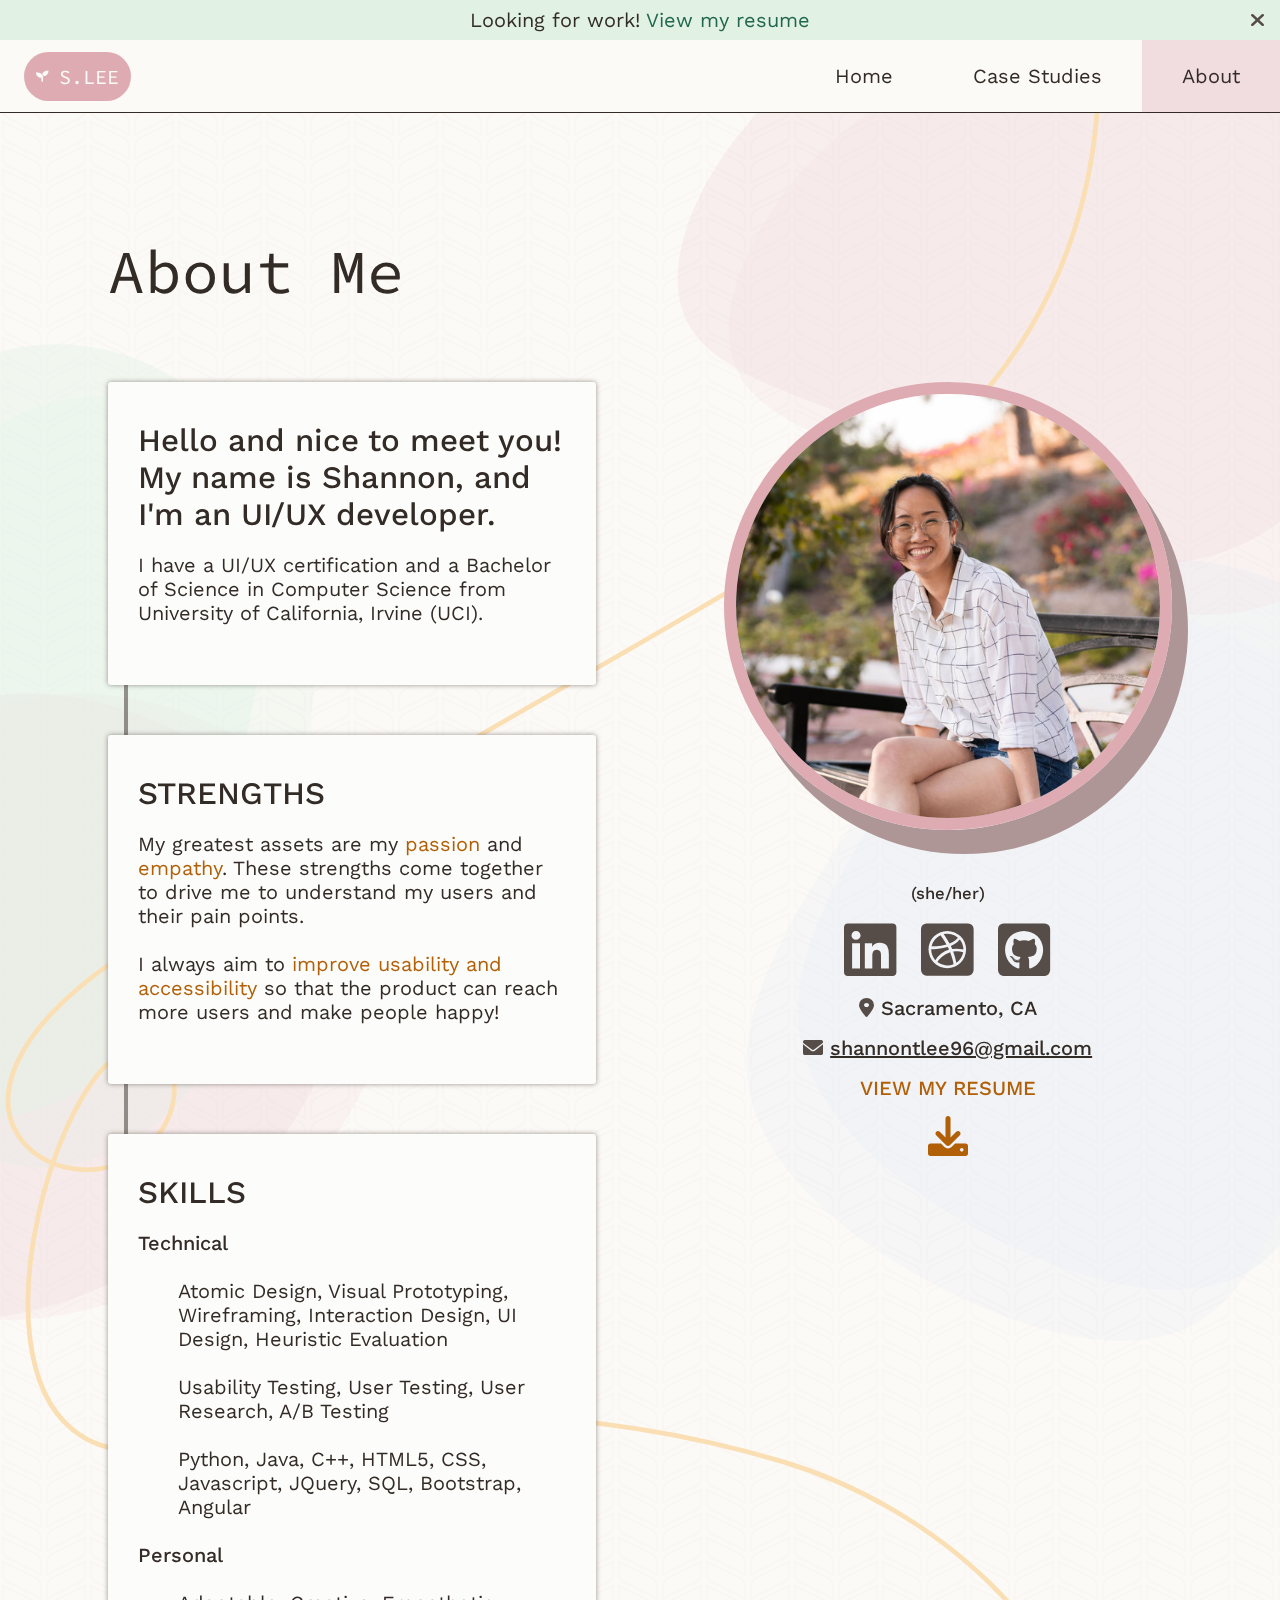
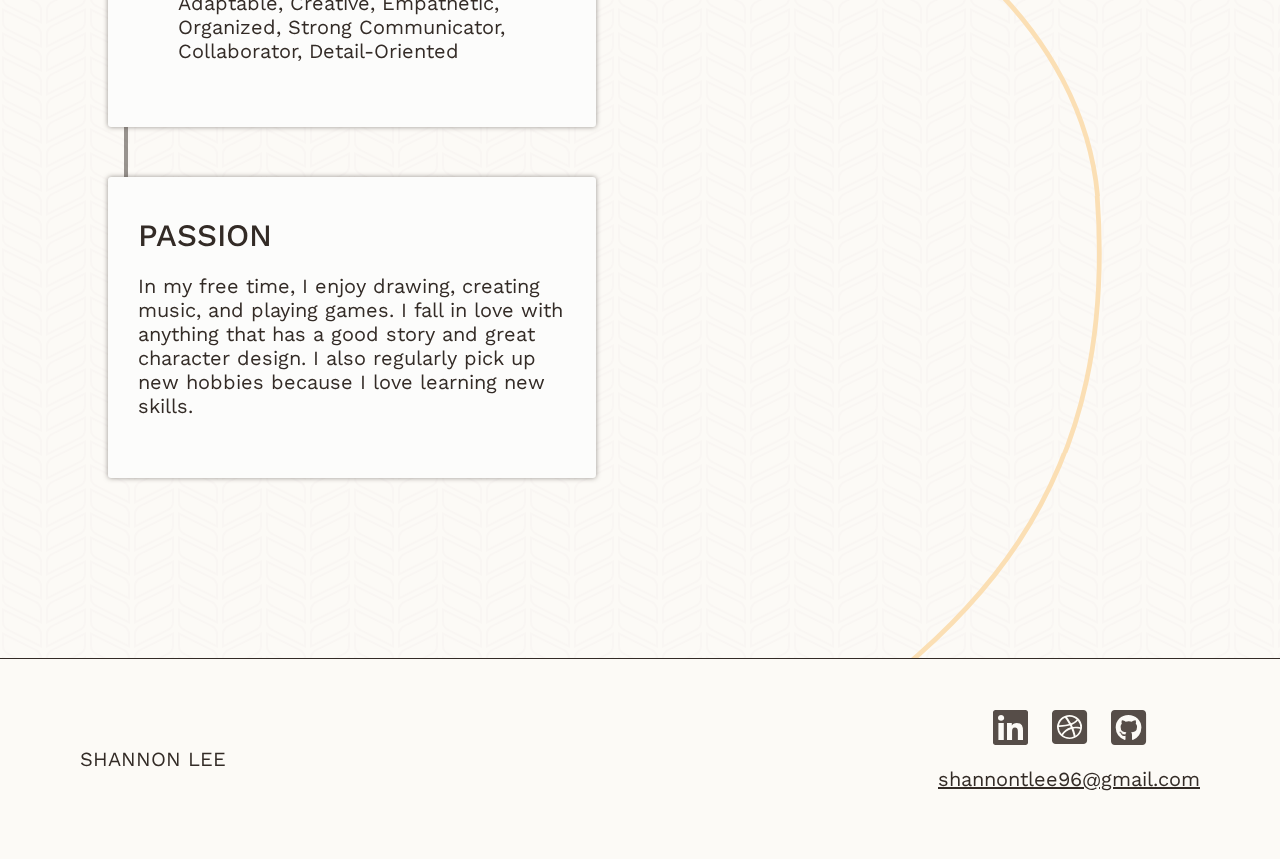
==== commit 0609bde5: "iterated cards and about section" ====
--- a/about.html
+++ b/about.html
@@ -8,11 +8,7 @@
     <link rel="preconnect" href="https://fonts.googleapis.com" />
     <link rel="preconnect" href="https://fonts.gstatic.com" crossorigin />
     <link
-      href="https://fonts.googleapis.com/css2?family=Source+Code+Pro:wght@300;400&display=swap"
-      rel="stylesheet"
-    />
-    <link
-      href="https://fonts.googleapis.com/css2?family=Work+Sans:wght@400;500;600;700&display=swap"
+      href="https://fonts.googleapis.com/css2?family=Source+Code+Pro:wght@300;400&family=Work+Sans:wght@300;400;500;600;700&display=swap"
       rel="stylesheet"
     />
     <link
@@ -71,37 +67,52 @@
         <div class="g-75 pt-75 about">
           <section class="about-left column g-50 align-self-start">
             <div class="sub-section">
-              <div>
+              <div class="sub-section-content">
                 <h2>
                   Hello and nice to meet you!
                   <br />My name is Shannon, and I'm an UI/UX developer.
                 </h2>
                 <p>
-                  I got my certification from the UI/UX bootcamp at University of California, Irvine: Division
-                  of Continued Education.
-                </p>
-              </div>
-              <div>
-                <h2 class="sub-h2">My Strengths</h2>
+                  I have a UI/UX certification and a Bachelor of Science in
+                  Computer Science from University of California, Irvine (UCI).
+                </p>
+              </div>
+            </div>
+            <div class="sub-section">
+              <div class="sub-section-content">
+                <h2>STRENGTHS</h2>
                 <p>
                   My greatest assets are my
                   <span class="accent-text">passion</span> and
                   <span class="accent-text">empathy</span>. These strengths come
-                  together to drive me to understand my users and their
-                  pain points.
-                  <br><br>
-                  I always aim to 
+                  together to drive me to understand my users and their pain
+                  points. <br /><br />
+                  I always aim to
                   <span class="accent-text">
                     improve usability and accessibility</span
                   >
-                  so that the product can reach more users and make people happy!
-                </p>
-              </div>
-            </div>
-            <div class="sub-section" id="skills">
-              <h2>
-                SKILLS
-              </h2>
+                  so that the product can reach more users and make people
+                  happy!
+                </p>
+              </div>
+            </div>
+            <div class="sub-section">
+              <div class="sub-section-content" id="skills">
+                <h2>SKILLS</h2>
+              </div>
+            </div>
+            <div class="sub-section">
+              <div class="sub-section-content">
+                <h2>
+                  PASSION
+                </h2>
+                <p>
+                  In my free time, I enjoy drawing, creating music, and playing
+                  games. I fall in love with anything that has a good story and
+                  great character design. I also regularly pick up new hobbies
+                  because I love learning new skills.
+                </p>
+              </div>
             </div>
           </section>
 
@@ -118,22 +129,19 @@
             <div class="column align-items-center g-16">
               <div><small>(she/her)</small></div>
               <div class="row g-25">
-                <a class="linkedin"
-                target="_blank" rel="noopener noreferrer"
+                <a class="linkedin" target="_blank" rel="noopener noreferrer"
                   ><span
                     aria-hidden="true"
                     class="fa-brands fa-linkedin fa-3x"
                   ></span>
                 </a>
-                <a class="dribbble"
-                target="_blank" rel="noopener noreferrer"
+                <a class="dribbble" target="_blank" rel="noopener noreferrer"
                   ><span
                     aria-hidden="true"
                     class="fa-brands fa-dribbble-square fa-3x"
                   ></span>
                 </a>
-                <a class="github"
-                target="_blank" rel="noopener noreferrer"
+                <a class="github" target="_blank" rel="noopener noreferrer"
                   ><span
                     aria-hidden="true"
                     class="fa-brands fa-github-square fa-3x"
@@ -153,15 +161,15 @@
                 </p>
               </a>
               <a class="resume" target="_blank" rel="noopener noreferrer"
-                ><p class="m-0 accent-text">
-                  VIEW MY RESUME
-                </p>
+                ><p class="m-0 accent-text">VIEW MY RESUME</p>
               </a>
               <div class="tooltip">
                 <a class="resume" download>
                   <span aria-hidden="true" class="fa-solid fa-download fa-2x">
                   </span>
-                  <span class="tooltiptext" id="myTooltip">Download Resume</span>
+                  <span class="tooltiptext" id="myTooltip"
+                    >Download Resume</span
+                  >
                 </a>
               </div>
             </div>
@@ -174,30 +182,25 @@
       <div class="">SHANNON LEE</div>
       <div class="column align-items-center">
         <div class="row g-25">
-          <a class="linkedin"
-            target="_blank" rel="noopener noreferrer"
-              ><span
-                aria-hidden="true"
-                class="fa-brands fa-linkedin fa-2x"
-              ></span
+          <a class="linkedin" target="_blank" rel="noopener noreferrer"
+            ><span aria-hidden="true" class="fa-brands fa-linkedin fa-2x"></span
           ></a>
-          <a class="dribbble"
-            target="_blank" rel="noopener noreferrer"
-              ><span
-                aria-hidden="true"
-                class="fa-brands fa-dribbble-square fa-2x"
-              ></span
+          <a class="dribbble" target="_blank" rel="noopener noreferrer"
+            ><span
+              aria-hidden="true"
+              class="fa-brands fa-dribbble-square fa-2x"
+            ></span
           ></a>
-          <a class="github"
-            target="_blank" rel="noopener noreferrer"
-              ><span
-                aria-hidden="true"
-                class="fa-brands fa-github-square fa-2x"
-              ></span
+          <a class="github" target="_blank" rel="noopener noreferrer"
+            ><span
+              aria-hidden="true"
+              class="fa-brands fa-github-square fa-2x"
+            ></span
           ></a>
         </div>
-        <p><a class="email">
-          <u>shannontlee96@gmail.com</u>
+        <p>
+          <a class="email">
+            <u>shannontlee96@gmail.com</u>
           </a>
         </p>
       </div>
--- a/style/main.css
+++ b/style/main.css
@@ -86,6 +86,10 @@
 
 .text-align-center {
   text-align: center;
+}
+
+.text-align-end {
+  text-align: end;
 }
 
 .background {
@@ -150,8 +154,11 @@
   flex-direction: column;
   align-items: top;
   gap: 1rem;
-  padding-bottom: 1rem;
-  box-shadow: rgba(0, 0, 0, 0.12) 0px 1px 3px, rgba(0, 0, 0, 0.24) 0px 1px 2px;
+  border-radius: 0.2rem;
+  border: none;
+  box-shadow: 0 0 5px rgba(51, 43, 38, 0.5);
+  transition: all 450ms ease;
+  -webkit-transition: all 450ms ease;
 }
 .card-small img {
   width: 100%;
@@ -170,16 +177,22 @@
   font-weight: 600;
 }
 .card-small .card-small-contents {
-  padding: 1rem 2rem 4rem 2rem;
+  padding: 1rem 2rem 4.5rem 2rem;
 }
 .card-small P {
   margin: 1rem 2rem;
 }
+.card-small .fa-chevron-right {
+  color: #B16007;
+}
+.card-small:hover {
+  box-shadow: 0 0 10px rgba(51, 43, 38, 0.5);
+}
 
 .card-large {
   display: flex;
   flex-direction: column;
-  box-shadow: rgba(0, 0, 0, 0.12) 0px 1px 3px, rgba(0, 0, 0, 0.24) 0px 1px 2px;
+  box-shadow: 0 0 5px rgba(51, 43, 38, 0.5);
 }
 .card-large img {
   width: 100%;
@@ -228,7 +241,7 @@
   background-color: #F9CA83;
   padding: 10px 20px;
   border: 3px solid #FDF2E1;
-  box-shadow: 2px 2px 4px rgba(0, 0, 0, 0.25), inset 0 0 0 0 #FDF2E1;
+  box-shadow: 2px 2px 4px rgba(0, 0, 0, 0.25), inset 0 0 0 0 #F9CA83;
   transition: box-shadow 700ms ease-out;
 }
 .btn-default:hover, .btn-default:focus {
@@ -240,15 +253,15 @@
 }
 
 .btn-secondary {
-  background-color: #C5D3DE;
-  border: 3px solid #E6EDF6;
-  box-shadow: 2px 2px 4px rgba(0, 0, 0, 0.25), inset 0 0 0 0 #E6EDF6;
+  background-color: #FDF2E1;
+  border: 3px solid #F9CA83;
+  box-shadow: 2px 2px 4px rgba(0, 0, 0, 0.25), inset 0 0 0 0 #FDF2E1;
 }
 .btn-secondary:hover, .btn-secondary:focus {
-  box-shadow: 2px 2px 4px rgba(0, 0, 0, 0.25), inset 20rem 0 0 0 #E6EDF6;
+  box-shadow: 2px 2px 4px rgba(0, 0, 0, 0.25), inset 20rem 0 0 0 #F9CA83;
 }
 .btn-secondary:active {
-  box-shadow: inset 2px 2px 4px rgba(0, 0, 0, 0.25), inset 20rem 0 0 0 #E6EDF6;
+  box-shadow: inset 2px 2px 4px rgba(0, 0, 0, 0.25), inset 20rem 0 0 0 #F9CA83;
 }
 
 blockquote {
@@ -314,9 +327,6 @@
   text-align: end;
   font-family: "Work Sans";
 }
-.search #case-study-search:focus {
-  outline-color: #AF9696;
-}
 .search #search-close {
   position: absolute;
   right: 0.75rem;
@@ -462,7 +472,7 @@
 .case-studies, .contact {
   display: flex;
   flex-direction: column;
-  gap: 1.5rem;
+  gap: 3rem;
 }
 
 .about {
@@ -476,23 +486,25 @@
 
 .about-left {
   order: 1;
+  position: relative;
 }
 .about-left .sub-section {
+  border-radius: 0.2rem;
   background-color: #FCFCFB;
-  box-shadow: 8px 8px 16px rgba(0, 0, 0, 0.25);
+  border: none;
   padding: 2.5rem 1.875rem;
+  position: relative;
+  box-shadow: 0 0 5px rgba(51, 43, 38, 0.5);
+  transition: all 450ms ease;
+  -webkit-transition: all 450ms ease;
 }
 .about-left .sub-section h2 {
   font-size: 1.953125rem;
   margin: 0;
   font-weight: 500;
 }
-.about-left .sub-section .sub-h2 {
-  font-size: 1.5625rem;
-  font-family: "Source Code Pro";
-  font-weighT: 600;
-}
 .about-left .sub-section h3 {
+  font-size: 1.25rem;
   font-weight: 400;
 }
 .about-left .sub-section ul {
@@ -500,6 +512,64 @@
 }
 .about-left .sub-section ul li {
   margin: 1.5rem 0rem;
+}
+.about-left .sub-section p {
+  font-weight: 400;
+}
+.about-left .sub-section .sub-section-content {
+  z-index: 100;
+}
+.about-left .sub-section:before, .about-left .sub-section:after {
+  border-color: transparent;
+  transition: all 0.25s;
+  border-style: solid;
+  border-radius: 0.2rem;
+  border-width: 0;
+  content: "";
+  height: 24px;
+  position: absolute;
+  width: 24px;
+}
+.about-left .sub-section:before {
+  border-color: rgba(51, 43, 38, 0.5);
+  border-left-width: 0px;
+  border-bottom-width: 0px;
+  right: -3px;
+  top: -3px;
+}
+.about-left .sub-section:after {
+  border-color: rgba(51, 43, 38, 0.5);
+  border-top-width: 0px;
+  border-right-width: 0px;
+  bottom: -3px;
+  left: -3px;
+}
+.about-left .sub-section:hover:before, .about-left .sub-section.hover:before, .about-left .sub-section:hover:after, .about-left .sub-section.hover:after {
+  height: 98%;
+  width: 99%;
+}
+.about-left .sub-section:hover:before, .about-left .sub-section.hover:before {
+  border-left-width: 2px;
+  border-bottom-width: 2px;
+}
+.about-left .sub-section:hover:after, .about-left .sub-section.hover:after {
+  border-top-width: 2px;
+  border-right-width: 2px;
+}
+.about-left #skills h3 {
+  font-weight: 500;
+}
+.about-left #skills li {
+  font-weight: 400;
+}
+.about-left:after {
+  position: absolute;
+  content: "";
+  z-index: -1;
+  left: 1rem;
+  background-color: rgba(51, 43, 38, 0.5);
+  width: 0.25rem;
+  height: 100%;
 }
 
 .about-img {
@@ -603,12 +673,10 @@
   .card-small {
     flex-direction: row;
     gap: 1rem;
-    padding: 2rem 2rem;
   }
   .card-small img {
-    box-shadow: rgba(0, 0, 0, 0.25) 2px 4px 4px;
-    width: 20rem;
-    height: 20rem;
+    width: 25rem;
+    height: auto;
   }
   .card-small .cta-link {
     position: absolute;
@@ -616,7 +684,10 @@
     right: 1rem;
   }
   .card-small .card-small-contents {
-    padding: 0rem 2rem;
+    padding: 2rem 2rem 4.5rem 2rem;
+  }
+  .card-small .card-small-contents h1 {
+    font-size: 2.44140625rem;
   }
 
   .card-large {
